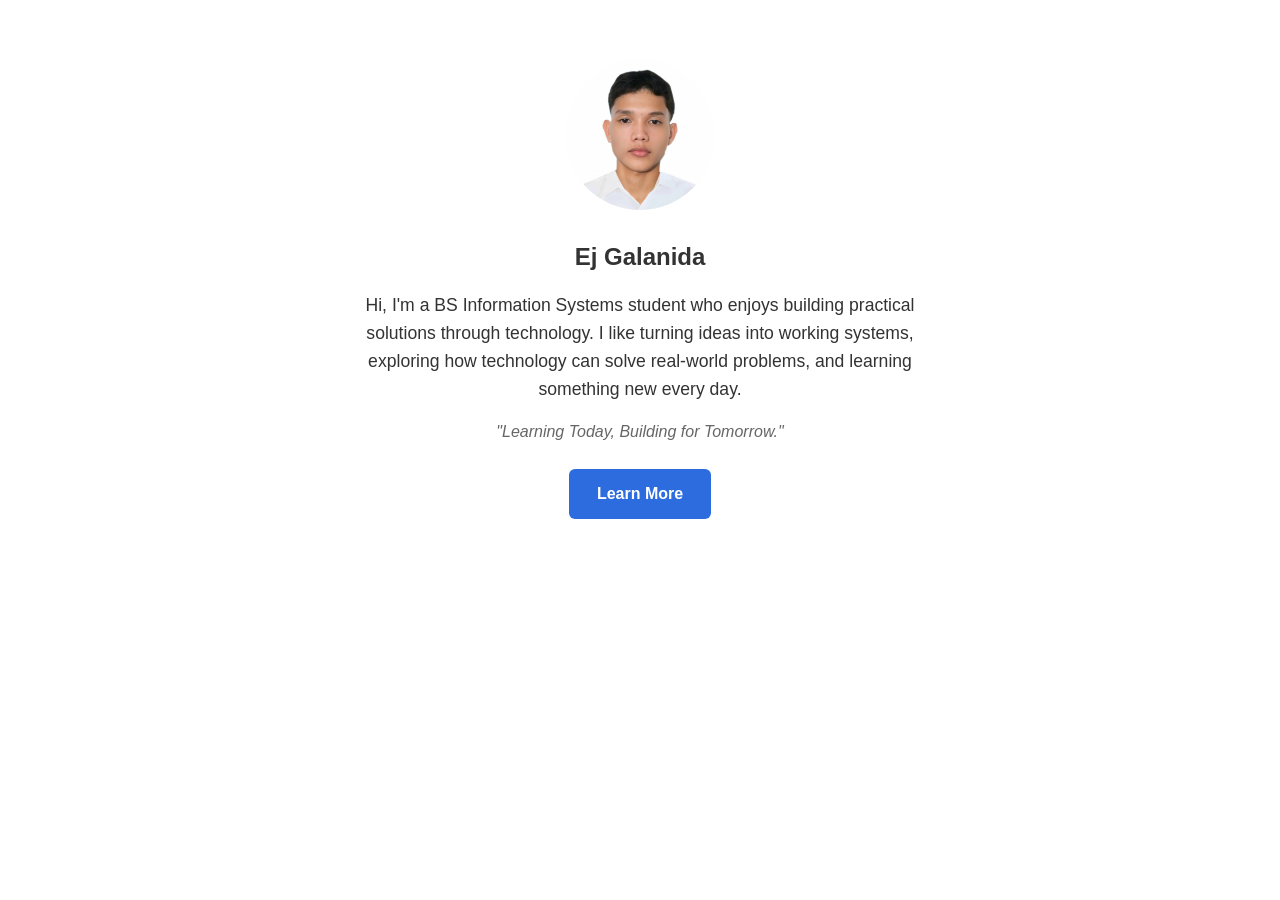
==== index.html @ 926d4831 "Complete Activity 1 - Introduce Yourself" ====
<!DOCTYPE html>
<html lang="en">

<head>
    <meta charset="UTF-8">
    <meta name="viewport" content="width=device-width, initial-scale=1.0">
    <title>My Portfolio</title>
    <link rel="stylesheet" href="style.css">
</head>

<body>

    <section id="intro" class="intro-section">

        <img src="images/Ej.jpg" alt="Photo of Ej Galanida" class="profile-photo">

        <h1>Ej Galanida</h1>

        <p class="intro-text">
            Hi, I'm a BS Information Systems student who enjoys building practical solutions through technology.
            I like turning ideas into working systems, exploring how technology can solve real-world problems,
            and learning something new every day.
        </p>

        <p class="tagline">
            "Learning Today, Building for Tomorrow."
        </p>

        <a href="#about" class="btn">Learn More</a>

    </section>

</body>
</html>
---- style.css ----
/* ---------- Basic reset ---------- */
* {
  margin: 0;
  padding: 0;
  box-sizing: border-box;
}

body {
  font-family: 'Segoe UI', Arial, sans-serif;
  color: #333;
  line-height: 1.6;
}

/* ---------- Intro Section ---------- */
.intro-section {
  max-width: 600px;
  margin: 0 auto;      /* centers the section horizontally */
  padding: 60px 20px;
  text-align: center;
}

.profile-photo {
  width: 150px;
  height: 150px;
  border-radius: 50%;   /* makes it a circle */
  object-fit: cover;    /* keeps the photo from stretching */
  margin-bottom: 20px;
}

.intro-text {
  margin: 15px 0;
  font-size: 1.1rem;
}

.tagline {
  font-style: italic;
  color: #666;
  margin-bottom: 25px;
}

/* ---------- Button ---------- */
.btn {
  display: inline-block;      /* lets us apply padding/width like a box */
  background-color: #2d6cdf;
  color: #fff;
  text-decoration: none;      /* removes the default underline */
  padding: 12px 28px;
  border-radius: 6px;
  font-weight: bold;
  transition: background-color 0.2s ease;
}

.btn:hover {
  background-color: #1e4fa3;
}

/* ---------- About Me / Story Section ---------- */
.story-section {
  max-width: 600px;
  margin: 0 auto;
  padding: 40px 20px;
  border-top: 2px solid #eee;
}

.story-section h2 {
  margin-bottom: 15px;
}

.story-section h3 {
  margin-top: 20px;
  margin-bottom: 8px;
}

.story-section ul {
  margin-left: 20px;
  margin-bottom: 10px;
}

.story-section p,
.story-section li {
  padding: 4px 0;
}

/* ---------- Skills Section ---------- */
.skills-section {
  max-width: 900px;
  margin: 0 auto;
  padding: 40px 20px;
  border-top: 2px solid #eee;
  text-align: center;
}

.skills-section h2 {
  margin-bottom: 25px;
}

.skills-grid {
  display: grid;
  grid-template-columns: repeat(auto-fit, minmax(180px, 1fr));
  gap: 20px;
}

.skill-card {
  background-color: #f9f9f9;
  border: 1px solid #e0e0e0;
  border-radius: 10px;
  padding: 20px;
  text-align: left;
  transition: transform 0.2s ease, box-shadow 0.2s ease;
}

.skill-card:hover {
  transform: translateY(-4px);
  box-shadow: 0 6px 14px rgba(0, 0, 0, 0.08);
}

.skill-card h3 {
  margin-bottom: 8px;
}
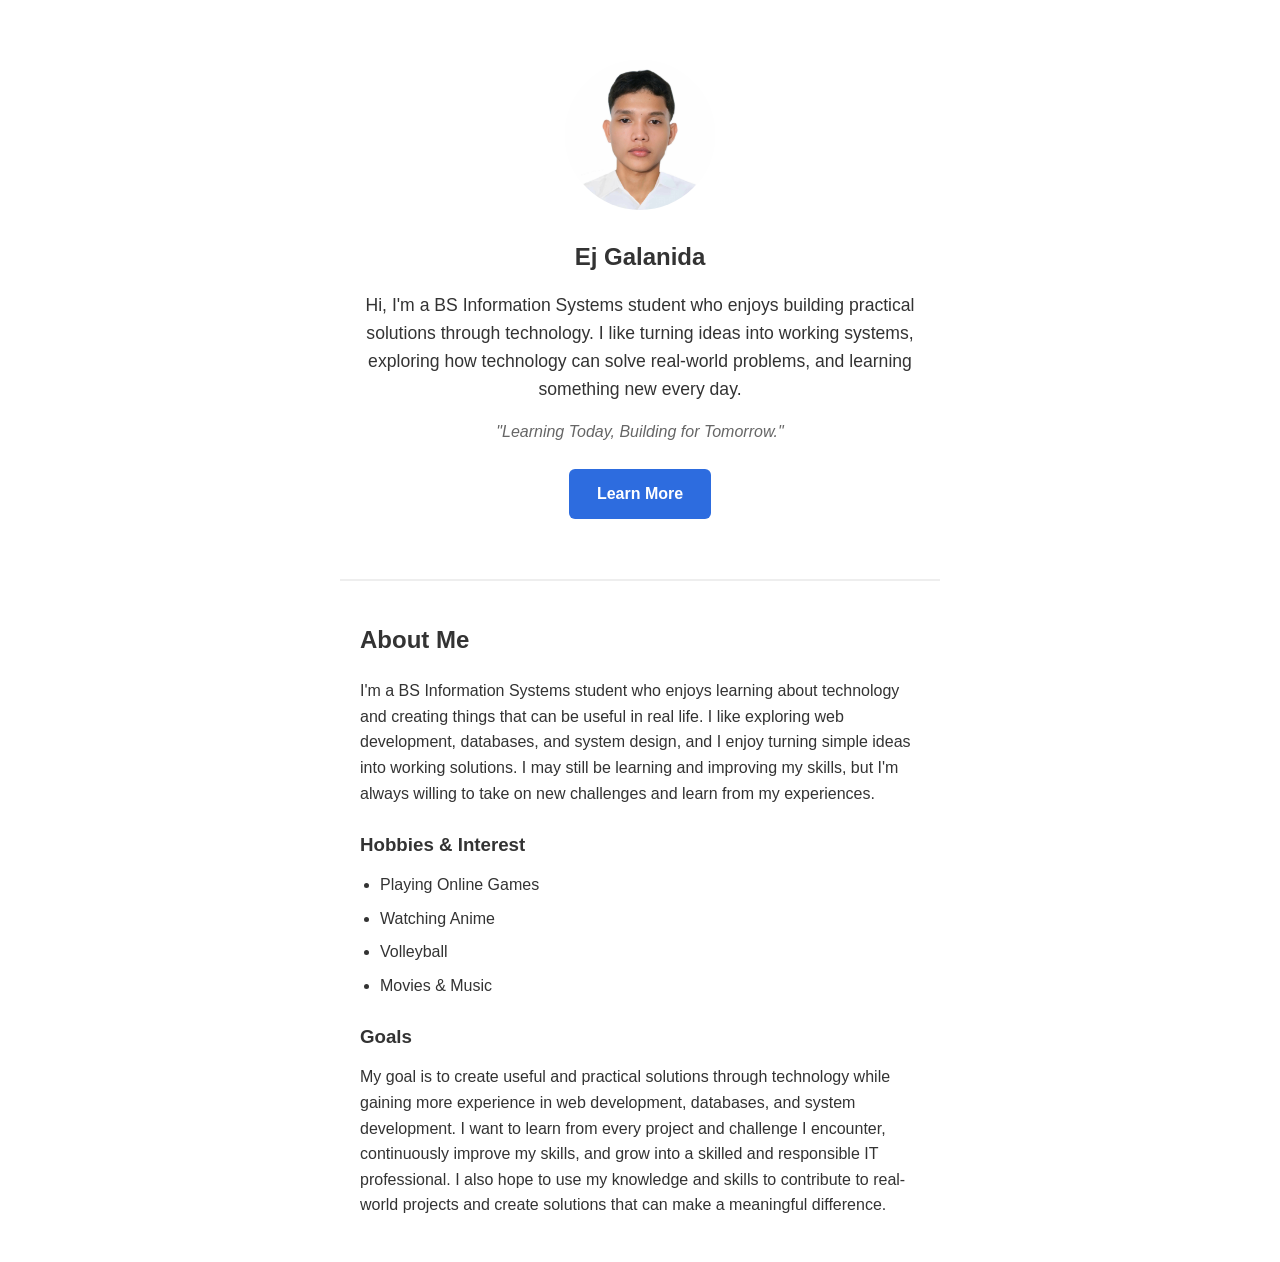
==== commit 9bf57ca6: "Complete Activity 2 - Tell Your Story" ====
--- a/index.html
+++ b/index.html
@@ -10,6 +10,7 @@
 
 <body>
 
+    <!-- Activity 1: Introduce Yourself -->
     <section id="intro" class="intro-section">
 
         <img src="images/Ej.jpg" alt="Photo of Ej Galanida" class="profile-photo">
@@ -30,5 +31,39 @@
 
     </section>
 
+
+    <!-- Activity 2: Tell Your Story -->
+    <section id="about" class="story-section">
+
+        <h2>About Me</h2>
+
+        <p>
+            I'm a BS Information Systems student who enjoys learning about technology and creating things that
+            can be useful in real life. I like exploring web development, databases, and system design, and I enjoy
+            turning simple ideas into working solutions. I may still be learning and improving my skills, but I'm
+            always willing to take on new challenges and learn from my experiences.
+        </p>
+
+        <h3>Hobbies & Interest</h3>
+
+        <ul>
+            <li>Playing Online Games</li>
+            <li>Watching Anime</li>
+            <li>Volleyball</li>
+            <li>Movies & Music</li>
+        </ul>
+
+        <h3>Goals</h3>
+
+        <p>
+            My goal is to create useful and practical solutions through technology while gaining more experience
+            in web development, databases, and system development. I want to learn from every project and
+            challenge I encounter, continuously improve my skills, and grow into a skilled and responsible IT
+            professional. I also hope to use my knowledge and skills to contribute to real-world projects and create
+            solutions that can make a meaningful difference.
+        </p>
+
+    </section>
+
 </body>
 </html>
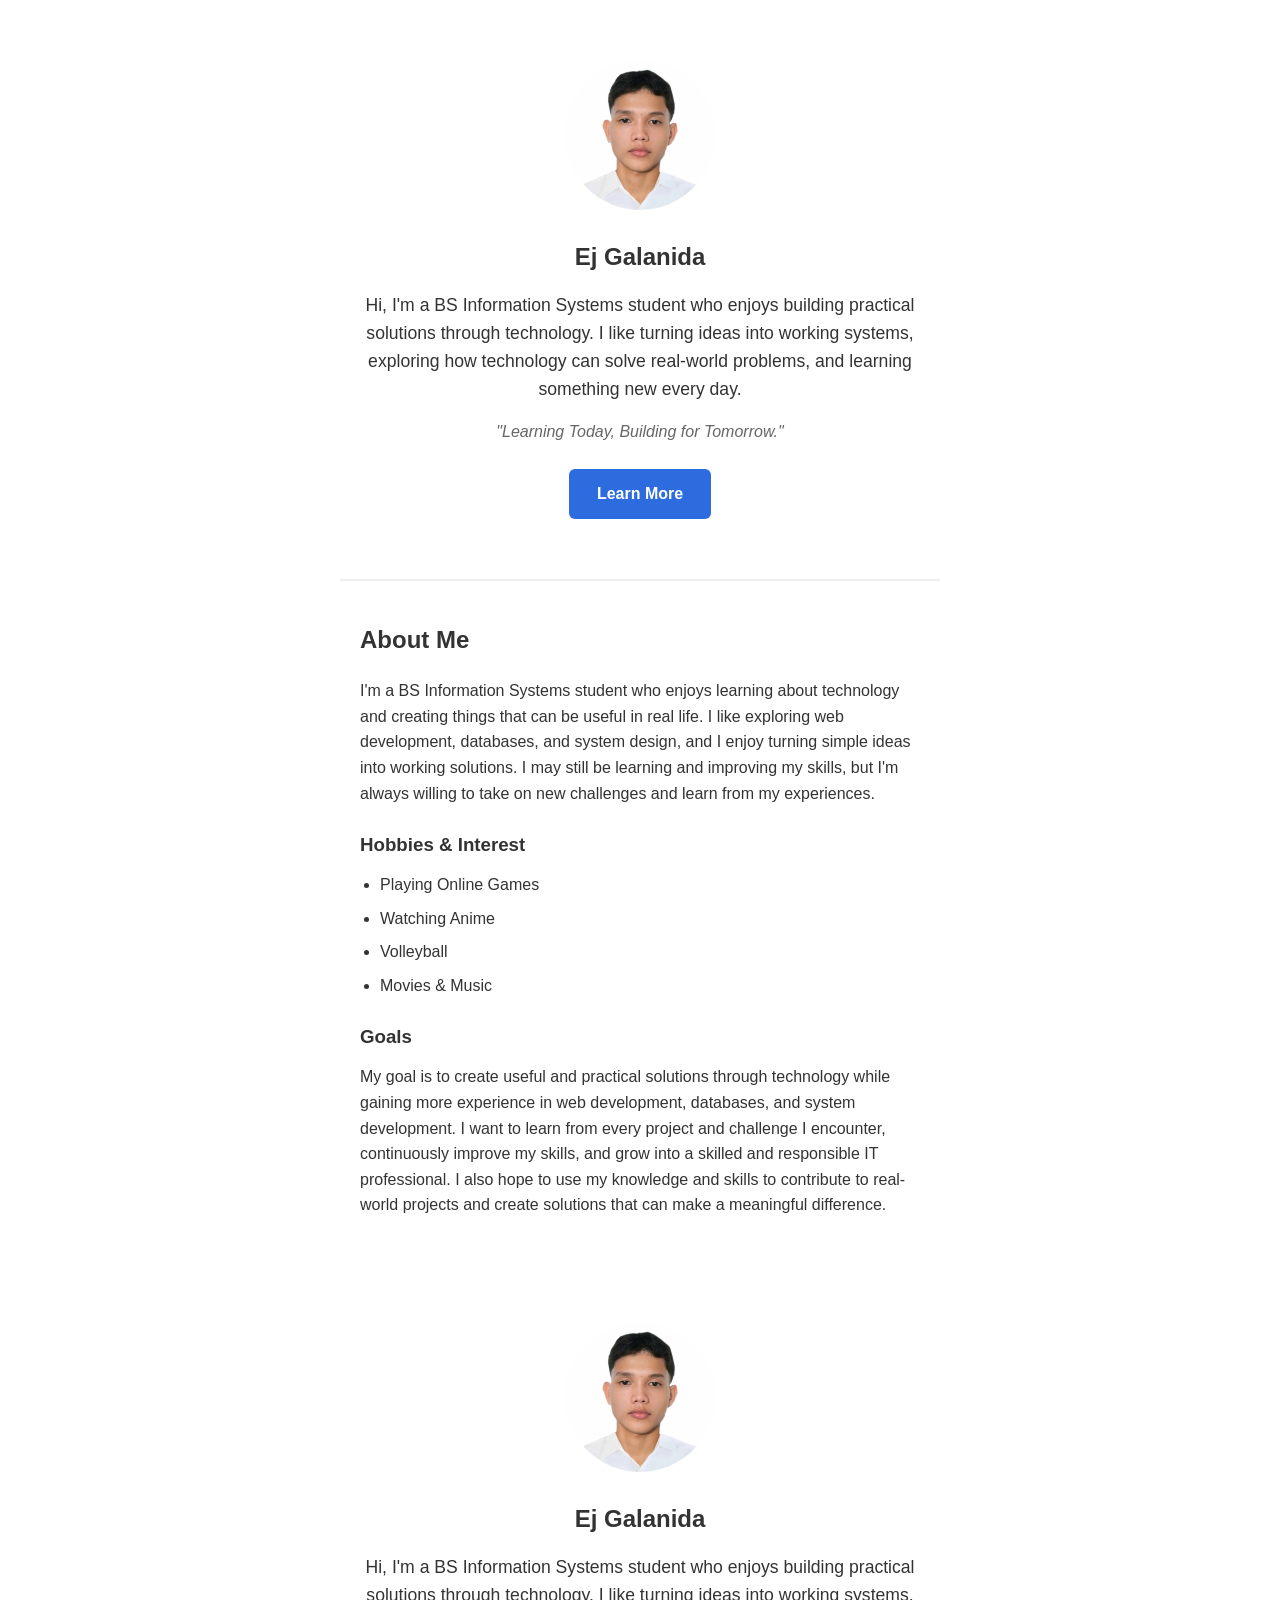
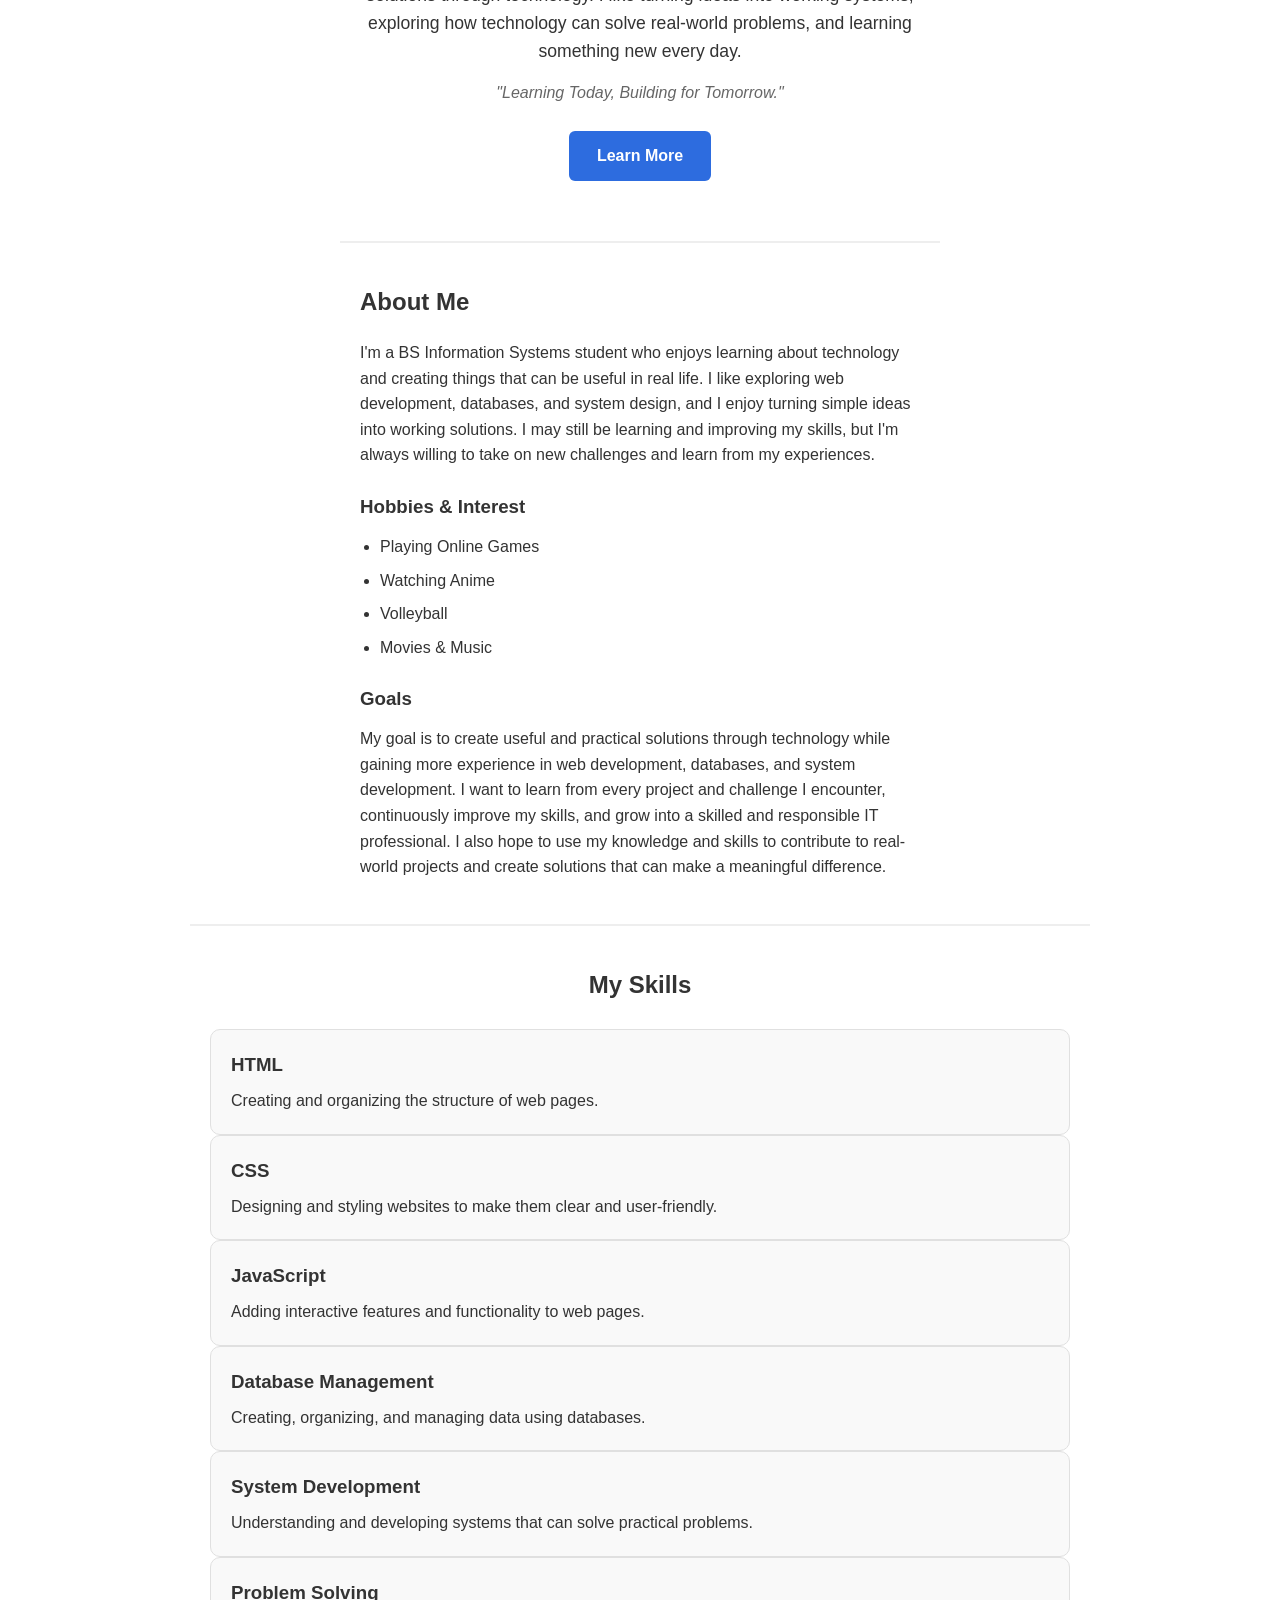
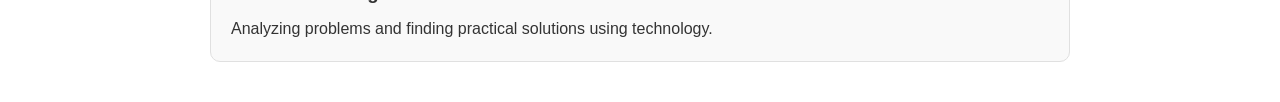
==== commit a7b810f5: "Complete Activity 3 - Show Your Skills" ====
--- a/index.html
+++ b/index.html
@@ -1,3 +1,69 @@
+<!DOCTYPE html>
+<html lang="en">
+
+<head>
+    <meta charset="UTF-8">
+    <meta name="viewport" content="width=device-width, initial-scale=1.0">
+    <title>My Portfolio</title>
+    <link rel="stylesheet" href="style.css">
+</head>
+
+<body>
+
+    <!-- Activity 1: Introduce Yourself -->
+    <section id="intro" class="intro-section">
+
+        <img src="images/Ej.jpg" alt="Photo of Ej Galanida" class="profile-photo">
+
+        <h1>Ej Galanida</h1>
+
+        <p class="intro-text">
+            Hi, I'm a BS Information Systems student who enjoys building practical solutions through technology.
+            I like turning ideas into working systems, exploring how technology can solve real-world problems,
+            and learning something new every day.
+        </p>
+
+        <p class="tagline">
+            "Learning Today, Building for Tomorrow."
+        </p>
+
+        <a href="#about" class="btn">Learn More</a>
+
+    </section>
+
+
+    <!-- Activity 2: Tell Your Story -->
+    <section id="about" class="story-section">
+
+        <h2>About Me</h2>
+
+        <p>
+            I'm a BS Information Systems student who enjoys learning about technology and creating things that
+            can be useful in real life. I like exploring web development, databases, and system design, and I enjoy
+            turning simple ideas into working solutions. I may still be learning and improving my skills, but I'm
+            always willing to take on new challenges and learn from my experiences.
+        </p>
+
+        <h3>Hobbies & Interest</h3>
+
+        <ul>
+            <li>Playing Online Games</li>
+            <li>Watching Anime</li>
+            <li>Volleyball</li>
+            <li>Movies & Music</li>
+        </ul>
+
+        <h3>Goals</h3>
+
+        <p>
+            My goal is to create useful and practical solutions through technology while gaining more experience
+            in web development, databases, and system development. I want to learn from every project and
+            challenge I encounter, continuously improve my skills, and grow into a skilled and responsible IT
+            professional. I also hope to use my knowledge and skills to contribute to real-world projects and create
+            solutions that can make a meaningful difference.
+        </p>
+
+    </section>
 <!DOCTYPE html>
 <html lang="en">
 
@@ -65,5 +131,48 @@
 
     </section>
 
+    
+    <!-- Activity 3: Show Your Skills -->
+<section id="skills" class="skills-section">
+
+    <h2>My Skills</h2>
+
+    <div class="skills-container">
+
+        <div class="skill-card">
+            <h3>HTML</h3>
+            <p>Creating and organizing the structure of web pages.</p>
+        </div>
+
+        <div class="skill-card">
+            <h3>CSS</h3>
+            <p>Designing and styling websites to make them clear and user-friendly.</p>
+        </div>
+
+        <div class="skill-card">
+            <h3>JavaScript</h3>
+            <p>Adding interactive features and functionality to web pages.</p>
+        </div>
+
+        <div class="skill-card">
+            <h3>Database Management</h3>
+            <p>Creating, organizing, and managing data using databases.</p>
+        </div>
+
+        <div class="skill-card">
+            <h3>System Development</h3>
+            <p>Understanding and developing systems that can solve practical problems.</p>
+        </div>
+
+        <div class="skill-card">
+            <h3>Problem Solving</h3>
+            <p>Analyzing problems and finding practical solutions using technology.</p>
+        </div>
+
+    </div>
+
+</section>
+</body>
+</html>
 </body>
 </html>
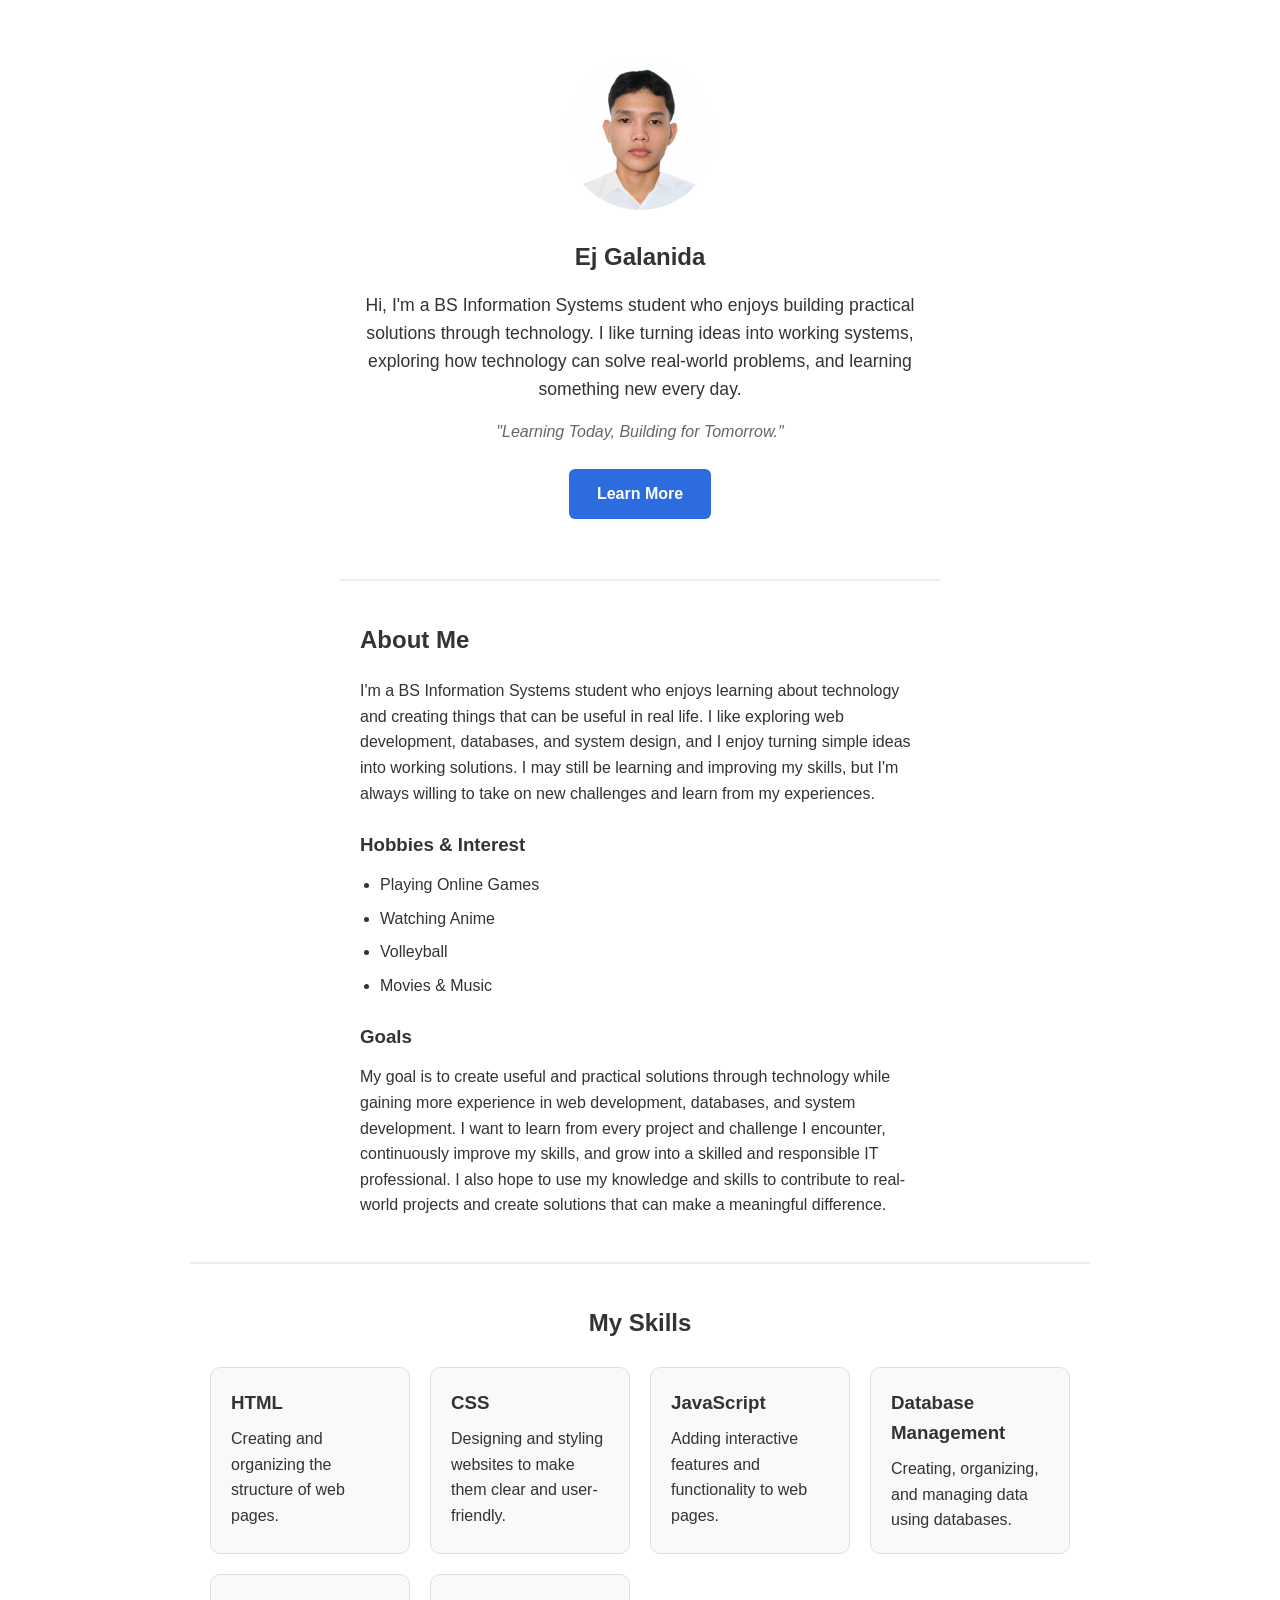
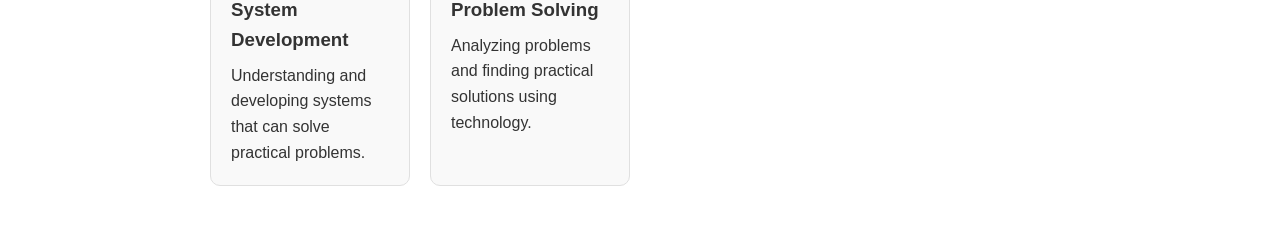
==== commit b5a9c2a1: "Fix Activity 3 layout" ====
--- a/index.html
+++ b/index.html
@@ -1,69 +1,3 @@
-<!DOCTYPE html>
-<html lang="en">
-
-<head>
-    <meta charset="UTF-8">
-    <meta name="viewport" content="width=device-width, initial-scale=1.0">
-    <title>My Portfolio</title>
-    <link rel="stylesheet" href="style.css">
-</head>
-
-<body>
-
-    <!-- Activity 1: Introduce Yourself -->
-    <section id="intro" class="intro-section">
-
-        <img src="images/Ej.jpg" alt="Photo of Ej Galanida" class="profile-photo">
-
-        <h1>Ej Galanida</h1>
-
-        <p class="intro-text">
-            Hi, I'm a BS Information Systems student who enjoys building practical solutions through technology.
-            I like turning ideas into working systems, exploring how technology can solve real-world problems,
-            and learning something new every day.
-        </p>
-
-        <p class="tagline">
-            "Learning Today, Building for Tomorrow."
-        </p>
-
-        <a href="#about" class="btn">Learn More</a>
-
-    </section>
-
-
-    <!-- Activity 2: Tell Your Story -->
-    <section id="about" class="story-section">
-
-        <h2>About Me</h2>
-
-        <p>
-            I'm a BS Information Systems student who enjoys learning about technology and creating things that
-            can be useful in real life. I like exploring web development, databases, and system design, and I enjoy
-            turning simple ideas into working solutions. I may still be learning and improving my skills, but I'm
-            always willing to take on new challenges and learn from my experiences.
-        </p>
-
-        <h3>Hobbies & Interest</h3>
-
-        <ul>
-            <li>Playing Online Games</li>
-            <li>Watching Anime</li>
-            <li>Volleyball</li>
-            <li>Movies & Music</li>
-        </ul>
-
-        <h3>Goals</h3>
-
-        <p>
-            My goal is to create useful and practical solutions through technology while gaining more experience
-            in web development, databases, and system development. I want to learn from every project and
-            challenge I encounter, continuously improve my skills, and grow into a skilled and responsible IT
-            professional. I also hope to use my knowledge and skills to contribute to real-world projects and create
-            solutions that can make a meaningful difference.
-        </p>
-
-    </section>
 <!DOCTYPE html>
 <html lang="en">
 
@@ -131,13 +65,14 @@
 
     </section>
 
+
     
-    <!-- Activity 3: Show Your Skills -->
+<!-- Activity 3: Show Your Skills -->
 <section id="skills" class="skills-section">
 
     <h2>My Skills</h2>
 
-    <div class="skills-container">
+    <div class="skills-grid">
 
         <div class="skill-card">
             <h3>HTML</h3>
@@ -171,8 +106,8 @@
 
     </div>
 
+
+
 </section>
 </body>
-</html>
-</body>
 </html>
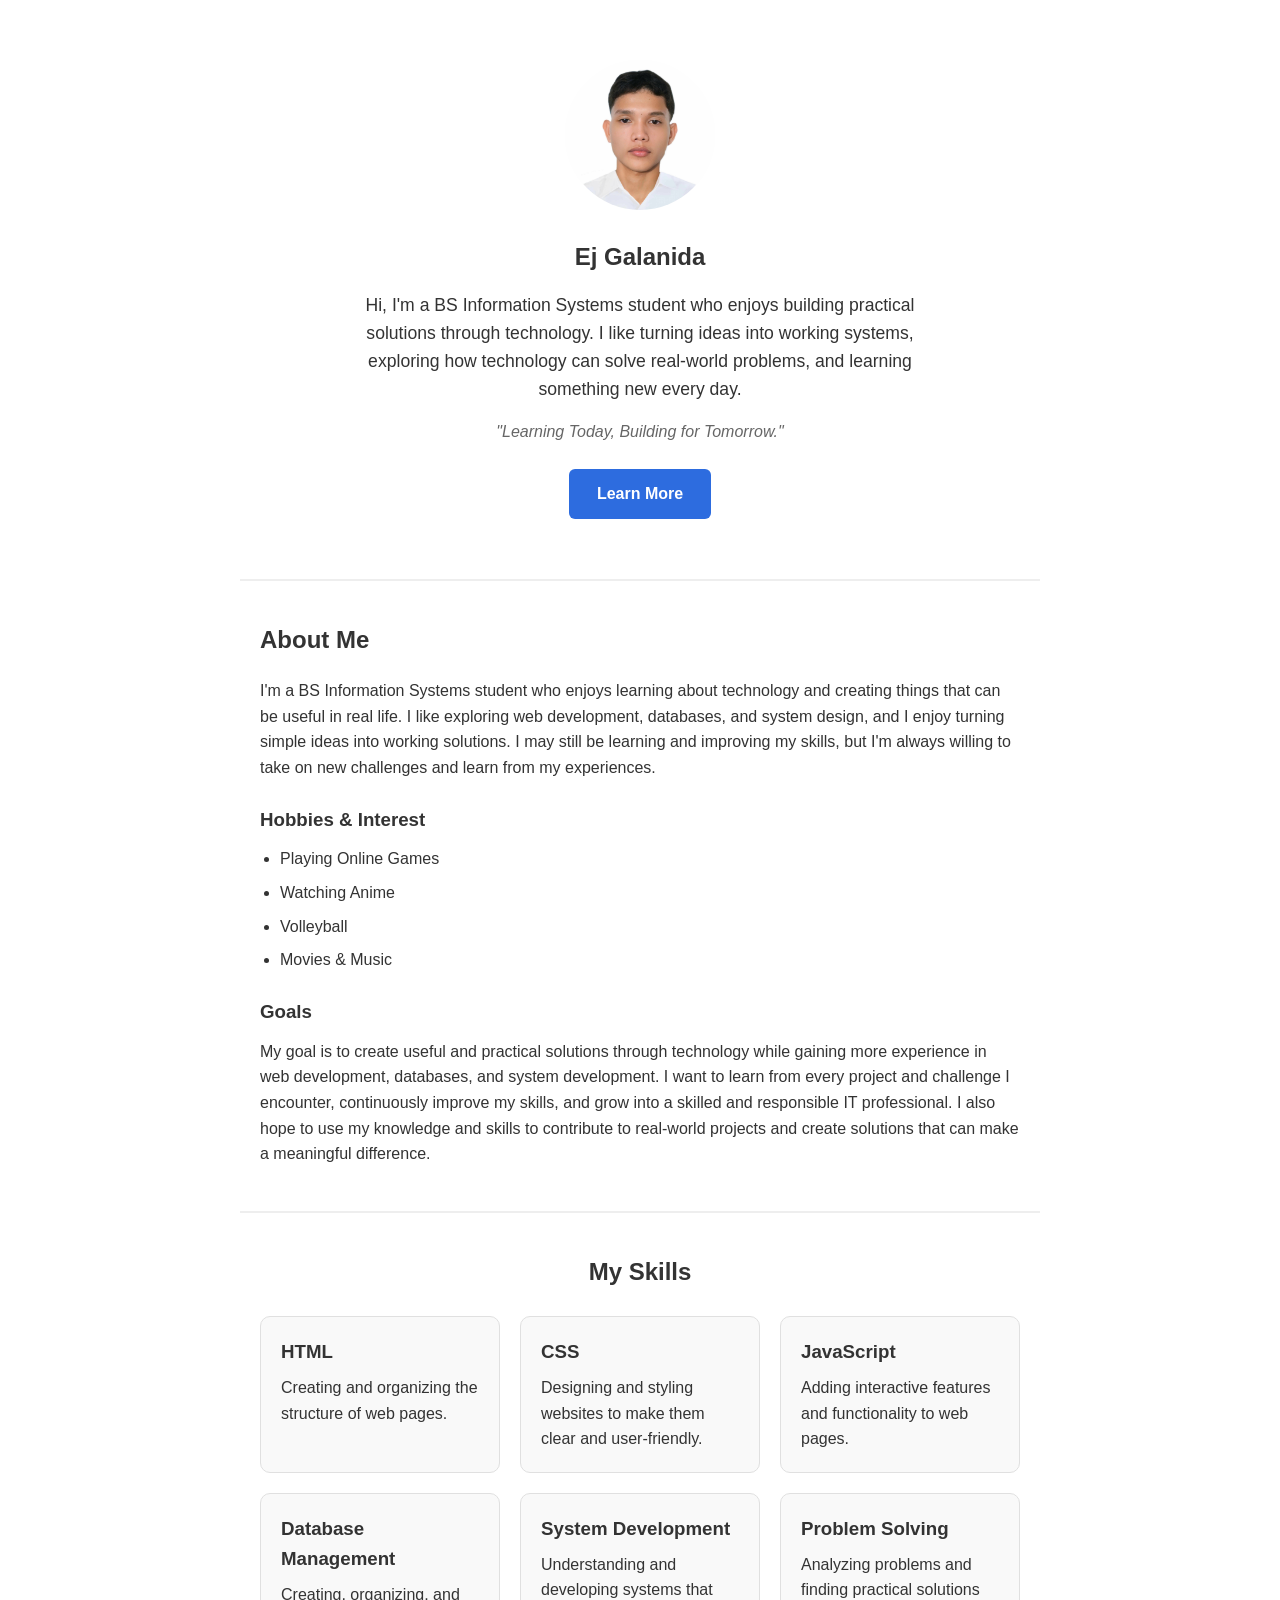
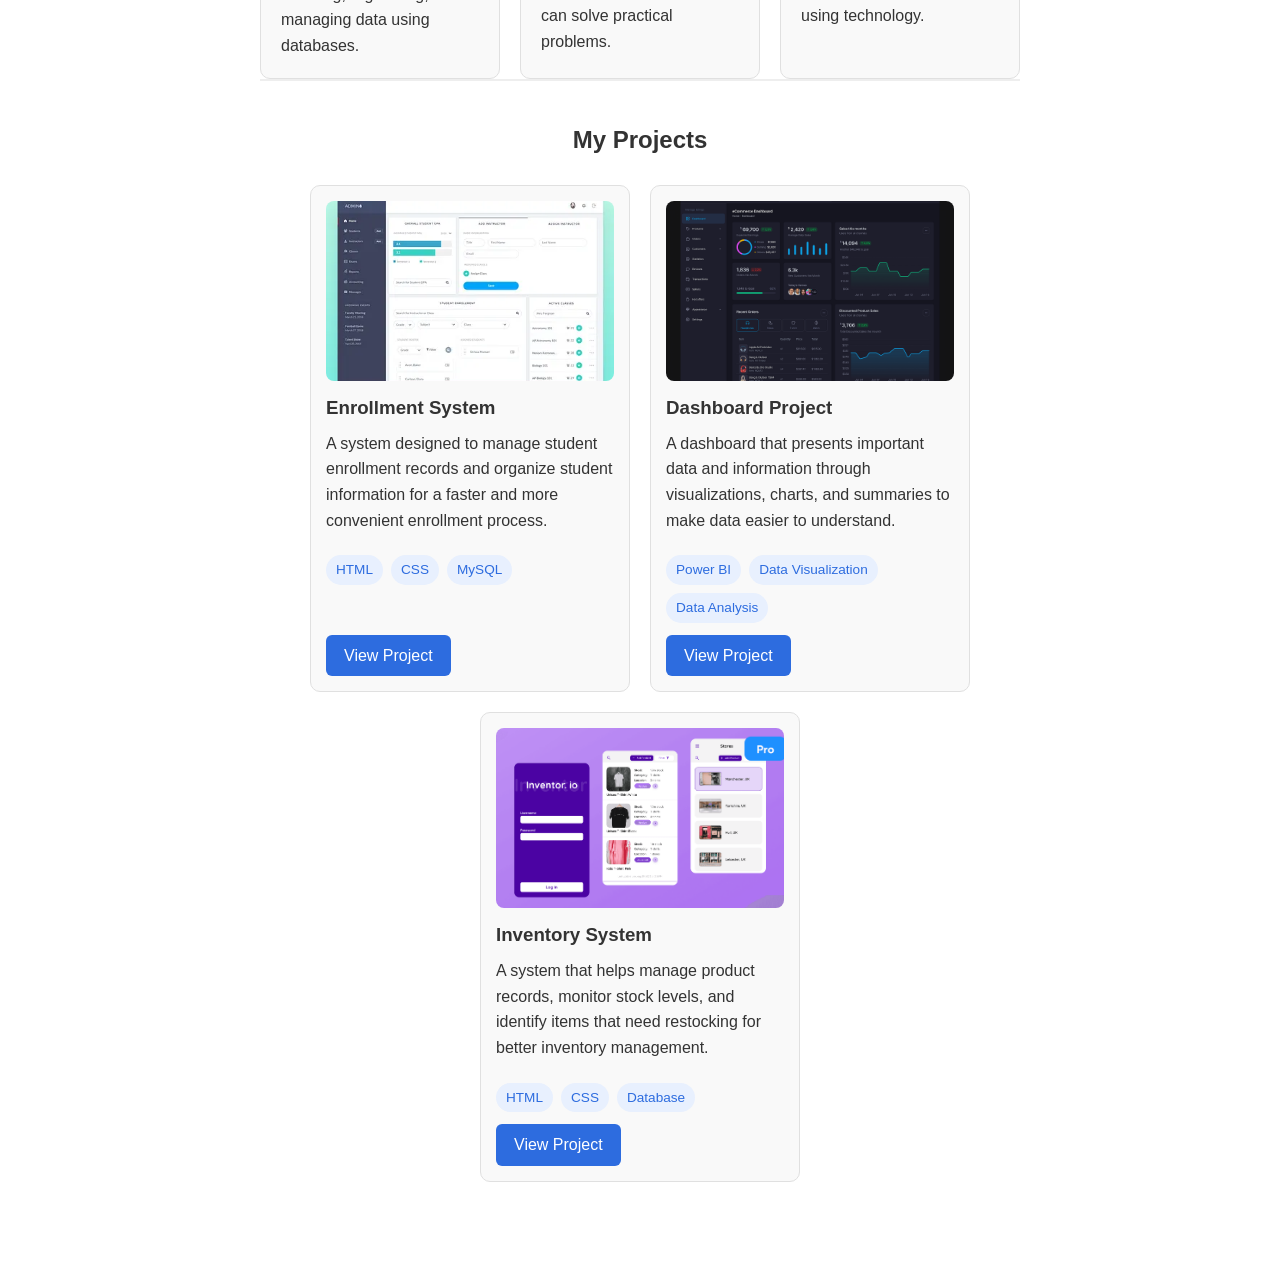
==== commit 2d69e7f5: "Add project showcase cards" ====
--- a/index.html
+++ b/index.html
@@ -13,10 +13,12 @@
     <!-- Activity 1: Introduce Yourself -->
     <section id="intro" class="intro-section">
 
+    <div class="profile-container">
         <img src="images/Ej.jpg" alt="Photo of Ej Galanida" class="profile-photo">
-
         <h1>Ej Galanida</h1>
-
+        </div>
+
+        <div class="intro-content">
         <p class="intro-text">
             Hi, I'm a BS Information Systems student who enjoys building practical solutions through technology.
             I like turning ideas into working systems, exploring how technology can solve real-world problems,
@@ -28,7 +30,7 @@
         </p>
 
         <a href="#about" class="btn">Learn More</a>
-
+        </div>
     </section>
 
 
@@ -44,6 +46,9 @@
             always willing to take on new challenges and learn from my experiences.
         </p>
 
+    <div class="HG-grid">
+
+        <div class="hobbies">
         <h3>Hobbies & Interest</h3>
 
         <ul>
@@ -52,7 +57,9 @@
             <li>Volleyball</li>
             <li>Movies & Music</li>
         </ul>
-
+        </div>
+
+        <div class="goals">
         <h3>Goals</h3>
 
         <p>
@@ -62,7 +69,8 @@
             professional. I also hope to use my knowledge and skills to contribute to real-world projects and create
             solutions that can make a meaningful difference.
         </p>
-
+        </div>
+        </div>
     </section>
 
 
@@ -106,6 +114,94 @@
 
     </div>
 
+        <!-- Activity 4: Show Your Projects -->
+<section id="projects" class="projects-section">
+
+    <h2>My Projects</h2>
+
+    <div class="projects-container">
+
+        <!-- Project 1: Enrollment System -->
+        <div class="project-card">
+            <img src="images/Project1.webp"
+                 alt="Screenshot of Enrollment System"
+                 class="project-image">
+
+            <h3>Enrollment System</h3>
+
+            <p>
+                A system designed to manage student enrollment records and
+                organize student information for a faster and more convenient
+                enrollment process.
+            </p>
+
+            <ul class="tech-list">
+                <li>HTML</li>
+                <li>CSS</li>
+                <li>MySQL</li>
+            </ul>
+
+            <a href="images/Project1.webp" 
+                class="project-link"
+                target="_blank">View Project
+            </a>
+        </div>
+
+
+        <!-- Project 2: Dashboard Project -->
+        <div class="project-card">
+            <img src="images/Project2.png"
+                 alt="Screenshot of Dashboard Project"
+                 class="project-image">
+
+            <h3>Dashboard Project</h3>
+
+            <p>
+                A dashboard that presents important data and information
+                through visualizations, charts, and summaries to make data
+                easier to understand.
+            </p>
+
+            <ul class="tech-list">
+                <li>Power BI</li>
+                <li>Data Visualization</li>
+                <li>Data Analysis</li>
+            </ul>
+
+            <a href="images/Project2.png" 
+                class="project-link"
+                target="_blank">View Project
+            </a>
+        </div>
+
+
+        <!-- Project 3: Inventory System -->
+        <div class="project-card">
+            <img src="images/Project3.png"
+                 alt="Screenshot of Inventory System"
+                 class="project-image">
+
+            <h3>Inventory System</h3>
+
+            <p>
+                A system that helps manage product records, monitor stock
+                levels, and identify items that need restocking for better
+                inventory management.
+            </p>
+
+            <ul class="tech-list">
+                <li>HTML</li>
+                <li>CSS</li>
+                <li>Database</li>
+            </ul>
+
+            <a href="images/Project3.png" 
+                class="project-link"
+                target="_blank">View Project
+            </a>
+        </div>
+ 
+    </div>
 
 
 </section>
--- a/style.css
+++ b/style.css
@@ -14,7 +14,7 @@
 /* ---------- Intro Section ---------- */
 .intro-section {
   max-width: 600px;
-  margin: 0 auto;      /* centers the section horizontally */
+  margin: 0 auto;     
   padding: 60px 20px;
   text-align: center;
 }
@@ -22,14 +22,14 @@
 .profile-photo {
   width: 150px;
   height: 150px;
-  border-radius: 50%;   /* makes it a circle */
-  object-fit: cover;    /* keeps the photo from stretching */
-  margin-bottom: 20px;
+  border-radius: 50%;   
+  object-fit: cover;    
+  margin-bottom: 20px;  
 }
 
 .intro-text {
   margin: 15px 0;
-  font-size: 1.1rem;
+  font-size: 1.1rem; 
 }
 
 .tagline {
@@ -40,23 +40,19 @@
 
 /* ---------- Button ---------- */
 .btn {
-  display: inline-block;      /* lets us apply padding/width like a box */
+  display: inline-block;      
   background-color: #2d6cdf;
   color: #fff;
-  text-decoration: none;      /* removes the default underline */
+  text-decoration: none;      
   padding: 12px 28px;
   border-radius: 6px;
-  font-weight: bold;
-  transition: background-color 0.2s ease;
+  font-weight: bold; 
 }
 
-.btn:hover {
-  background-color: #1e4fa3;
-}
 
 /* ---------- About Me / Story Section ---------- */
 .story-section {
-  max-width: 600px;
+  max-width: 800px;
   margin: 0 auto;
   padding: 40px 20px;
   border-top: 2px solid #eee;
@@ -83,7 +79,7 @@
 
 /* ---------- Skills Section ---------- */
 .skills-section {
-  max-width: 900px;
+  max-width: 800px;
   margin: 0 auto;
   padding: 40px 20px;
   border-top: 2px solid #eee;
@@ -97,7 +93,8 @@
 .skills-grid {
   display: grid;
   grid-template-columns: repeat(auto-fit, minmax(180px, 1fr));
-  gap: 20px;
+  gap: 20px; /*spaces of grid */  
+
 }
 
 .skill-card {
@@ -106,14 +103,86 @@
   border-radius: 10px;
   padding: 20px;
   text-align: left;
-  transition: transform 0.2s ease, box-shadow 0.2s ease;
-}
-
-.skill-card:hover {
-  transform: translateY(-4px);
-  box-shadow: 0 6px 14px rgba(0, 0, 0, 0.08);
 }
 
 .skill-card h3 {
   margin-bottom: 8px;
-}+}
+
+/* ---------- Projects Section ---------- */
+.projects-section {
+  max-width: 1000px;
+  margin: 0 auto;
+  padding: 40px 20px;
+  border-top: 2px solid #eee;
+  text-align: center;
+}
+
+.projects-section h2 {
+  margin-bottom: 25px;
+}
+
+/* Flexbox container: puts the cards in a row and wraps them when space runs out */
+.projects-container {
+  display: flex;
+  flex-wrap: wrap;
+  gap: 20px;
+  justify-content: center;
+}
+
+/* One reusable style for every project */
+.project-card {
+  flex: 1 1 280px;
+  max-width: 320px;
+  display: flex;
+  flex-direction: column;
+  background-color: #f9f9f9;
+  border: 1px solid #e0e0e0;
+  border-radius: 10px;
+  padding: 15px;
+  text-align: left;
+}
+
+.project-image {
+  width: 100%;
+  height: 180px;
+  object-fit: cover;
+  border-radius: 8px;
+  margin-bottom: 12px;
+}
+
+.project-card h3 {
+  margin-bottom: 8px;
+}
+.project-card p {
+  margin-bottom: 10px;
+}
+
+/* Technology tags */
+.tech-list {
+  list-style: none;
+  display: flex;
+  flex-wrap: wrap;
+  gap: 8px;
+  margin: 12px 0;
+}
+
+.tech-list li {
+  background-color: #e8f0fe;
+  color: #2d6cdf;
+  padding: 4px 10px;
+  border-radius: 20px;
+  font-size: 0.85rem;
+}
+
+/* Keep the project link below the card content */
+.project-link {
+  display: inline-block;
+  align-self: flex-start;
+  margin-top: auto;
+  background-color: #2d6cdf;
+  color: #fff;
+  text-decoration: none;
+  padding: 8px 18px;
+  border-radius: 6px;
+}
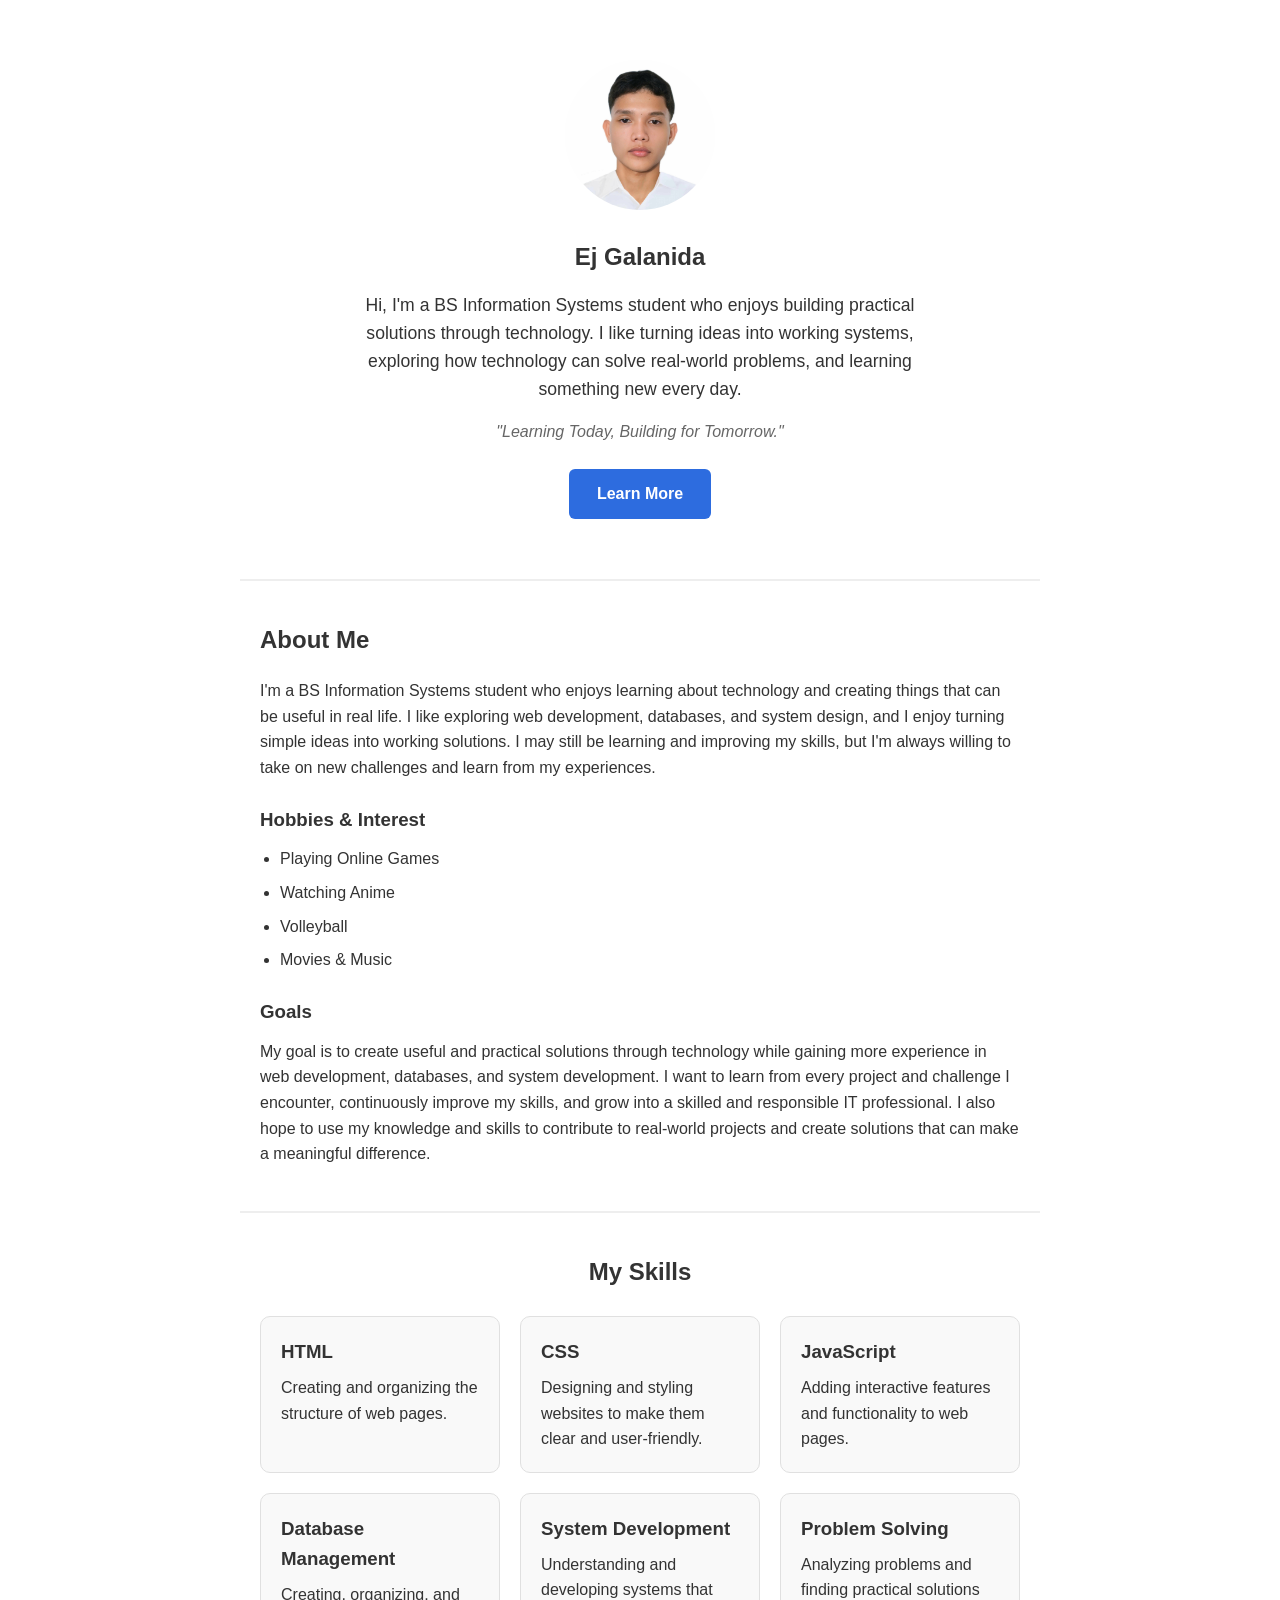
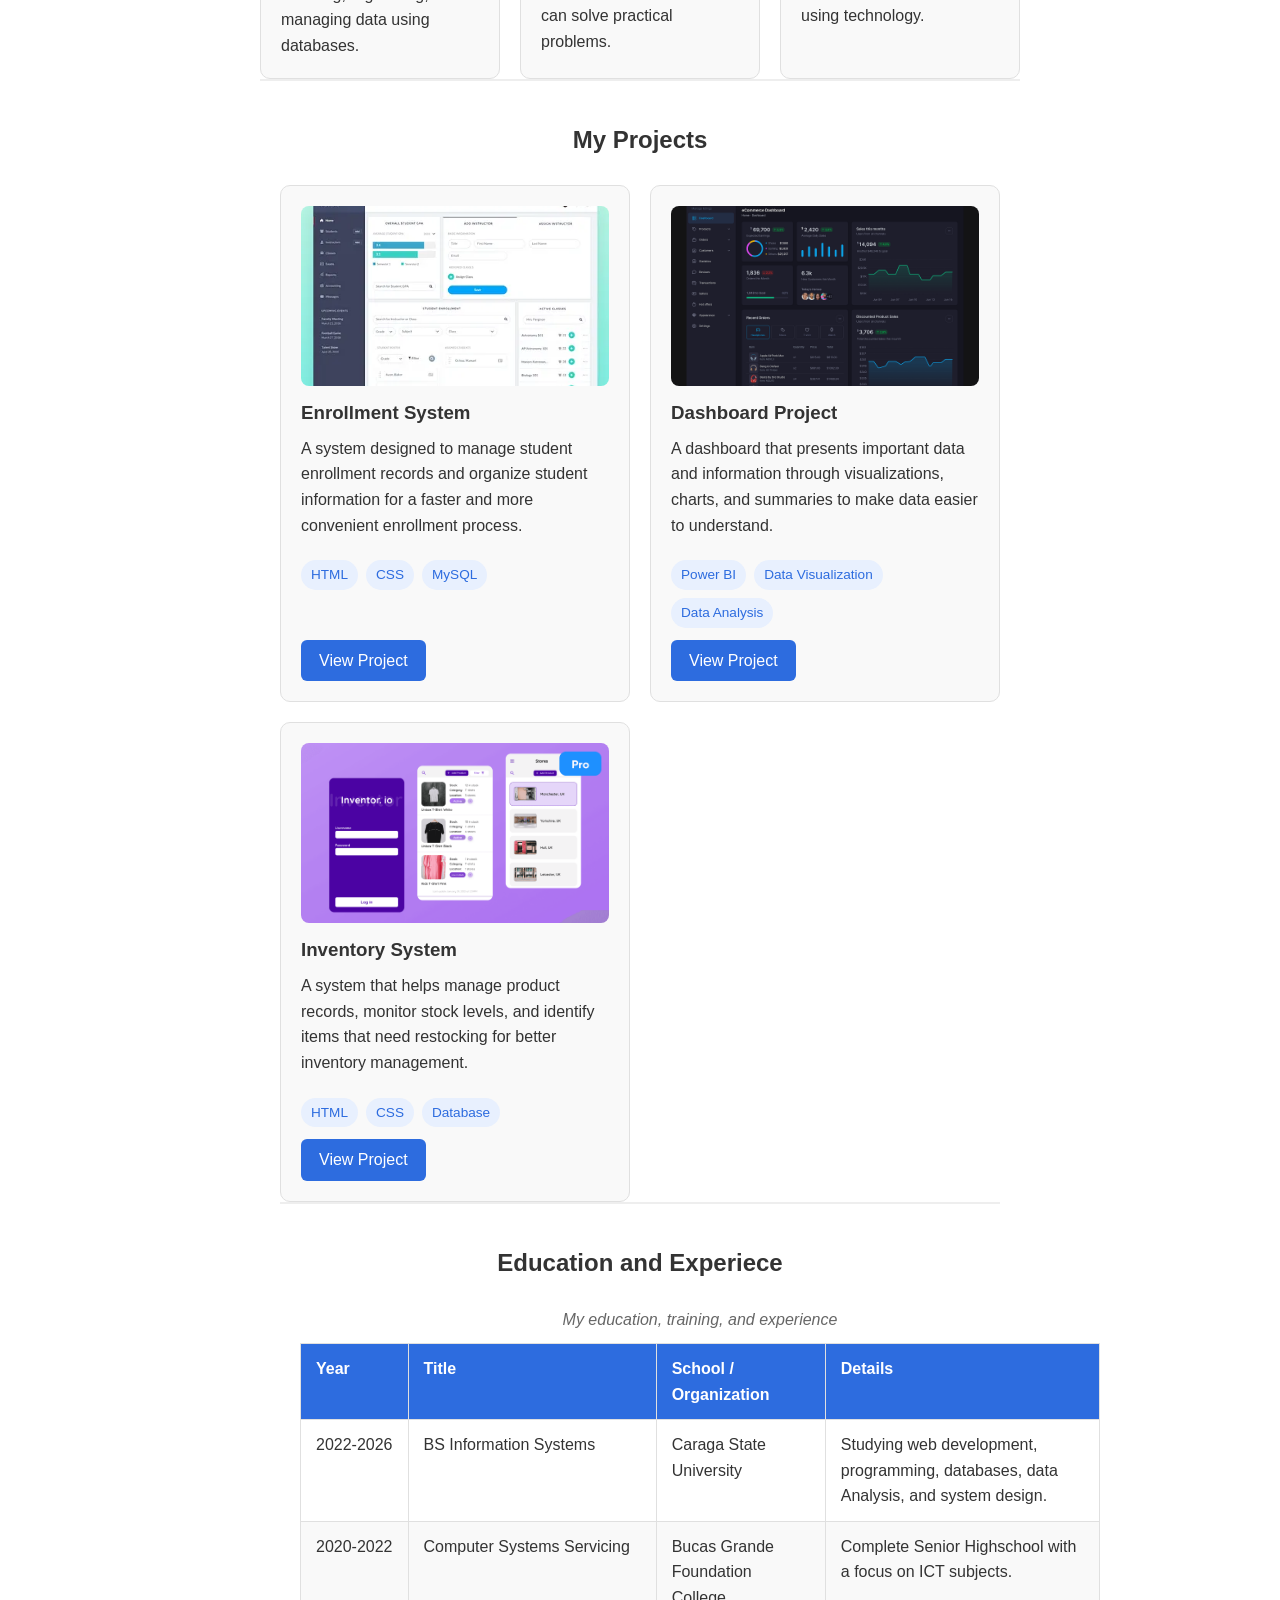
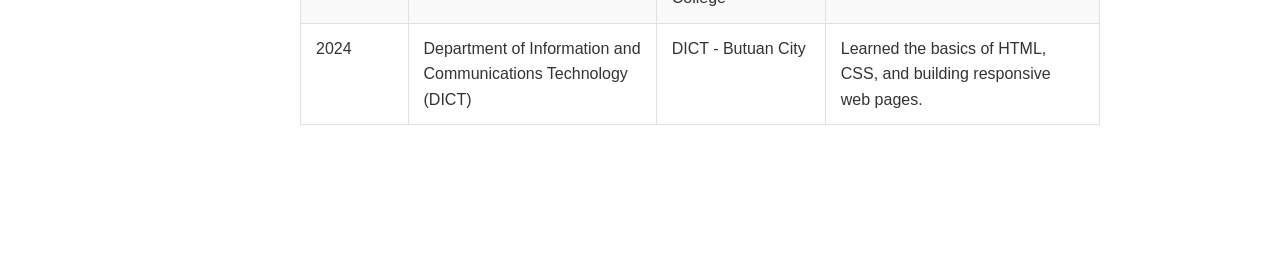
==== commit 196b3f01: "Add education and experience section" ====
--- a/index.html
+++ b/index.html
@@ -114,6 +114,8 @@
 
     </div>
 
+
+
         <!-- Activity 4: Show Your Projects -->
 <section id="projects" class="projects-section">
 
@@ -204,6 +206,53 @@
     </div>
 
 
+
+    <!-- Activity 5: Education and Background -->
+     <section id="experience" class="experience-section">
+
+        <h2>Education and Experiece</h2>
+
+        <div class="table">
+            <table class="experience-table">
+                <caption> My education, training, and experience</caption>
+
+                <thead>
+                <tr>
+                    <th scope="col">Year</th>
+                    <th scope="col">Title</th>
+                    <th scope="col">School / Organization</th>
+                    <th scope="col">Details</th>
+                </tr>
+                </thead>
+
+                <tbody>
+                    <tr>
+                        <td>2022-2026</td>
+                        <td>BS Information Systems</td>
+                        <td>Caraga State University</td>
+                        <td>Studying web development, programming, databases, data Analysis, and system design.</td>
+                    </tr>
+
+                    <tr>
+                        <td>2020-2022</td>
+                        <td>Computer Systems Servicing</td>
+                        <td>Bucas Grande Foundation College</td>
+                        <td>Complete Senior Highschool with a focus on ICT subjects.</td>
+                    </tr>
+
+                    <tr>
+                        <td>2024</td>
+                        <td>Department of Information and Communications Technology (DICT)</td>
+                        <td>DICT - Butuan City</td>
+                        <td>Learned the basics of HTML, CSS, and building responsive web pages.</td>
+                    </tr>
+                </tbody>
+            </table>
+        </div>
+     </section>
+
+
+
 </section>
 </body>
 </html>
--- a/style.css
+++ b/style.css
@@ -111,7 +111,7 @@
 
 /* ---------- Projects Section ---------- */
 .projects-section {
-  max-width: 1000px;
+  max-width: 1100px;
   margin: 0 auto;
   padding: 40px 20px;
   border-top: 2px solid #eee;
@@ -124,22 +124,20 @@
 
 /* Flexbox container: puts the cards in a row and wraps them when space runs out */
 .projects-container {
-  display: flex;
-  flex-wrap: wrap;
+  display: grid;
+  grid-template-columns: repeat(auto-fit, minmax(280px, 1fr)); /* fit cards in a row, equally stretch to fill space, but never shrink smaller.*/
   gap: 20px;
   justify-content: center;
 }
 
 /* One reusable style for every project */
 .project-card {
-  flex: 1 1 280px;
-  max-width: 320px;
   display: flex;
   flex-direction: column;
   background-color: #f9f9f9;
   border: 1px solid #e0e0e0;
   border-radius: 10px;
-  padding: 15px;
+  padding: 20px;
   text-align: left;
 }
 
@@ -186,3 +184,57 @@
   padding: 8px 18px;
   border-radius: 6px;
 }
+
+
+/* Education and Experience Section */
+.experience-section {
+  max-width: 1000px;
+  margin: 0 auto;
+  padding: 40px 20px;
+  border-top: 2px solid #eee;
+  text-align: center;
+}
+
+.experience-section{
+  margin-bottom: 25px;
+}
+
+.experience-table {
+  width: 100%;
+  min-width: 800px;
+  border-collapse: collapse;
+  text-align: left;
+}
+
+.experience-table caption {
+  margin-bottom: 10px;
+  font-style: italic;
+  color: #666;
+}
+
+.experience-table th,
+.experience-table td {
+  padding: 12px 15px;
+  border: 1px solid #e0e0e0;
+  vertical-align: top;
+}
+
+/* Header styling */
+.experience-table th {
+  background-color: #2d6cdf;
+  color: #fff;
+}
+
+/* Keep the year on one line */
+.experience-table td:first-child {
+  white-space: nowrap;
+}
+
+/* Alternate row colors and a hover highlight */
+.experience-table tbody tr:nth-child(even) {
+  background-color: #f9f9f9;
+}
+
+.experience-table tbody tr:hover {
+  background-color: #e8f0fe;
+}
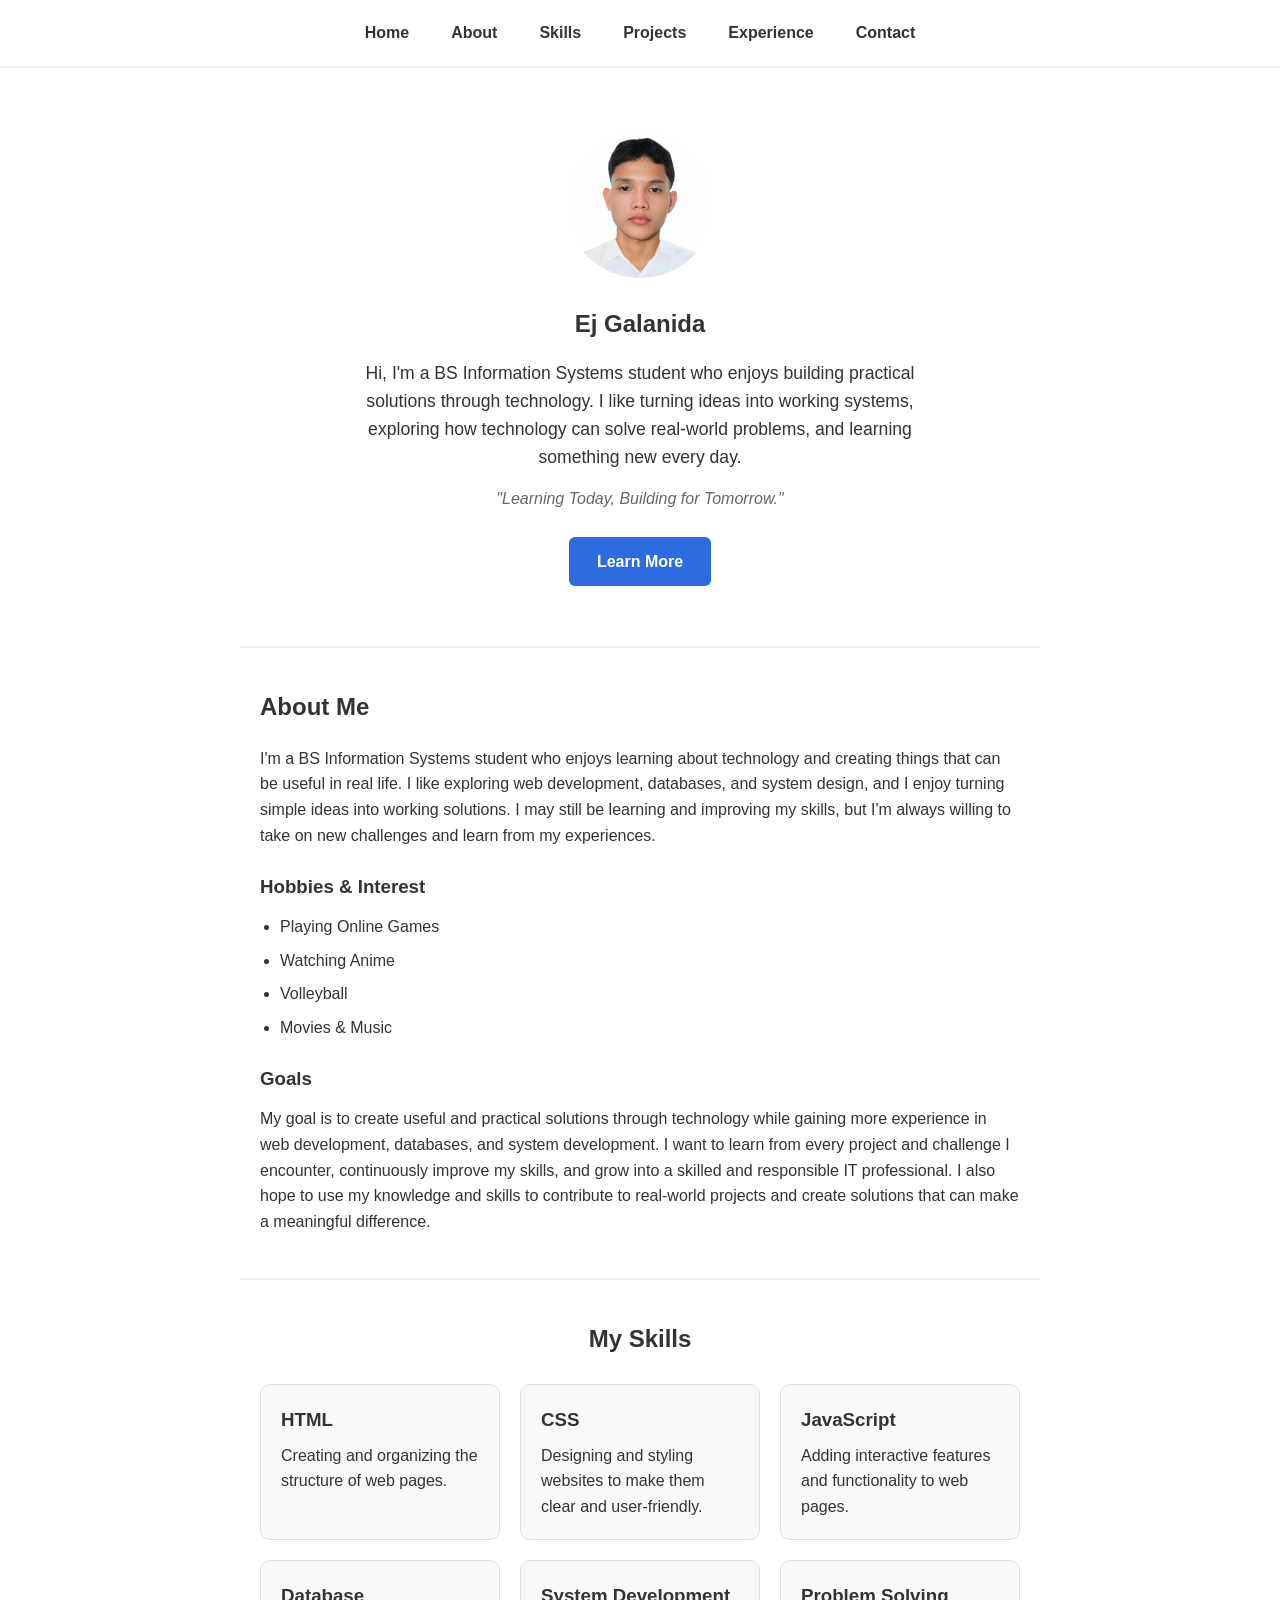
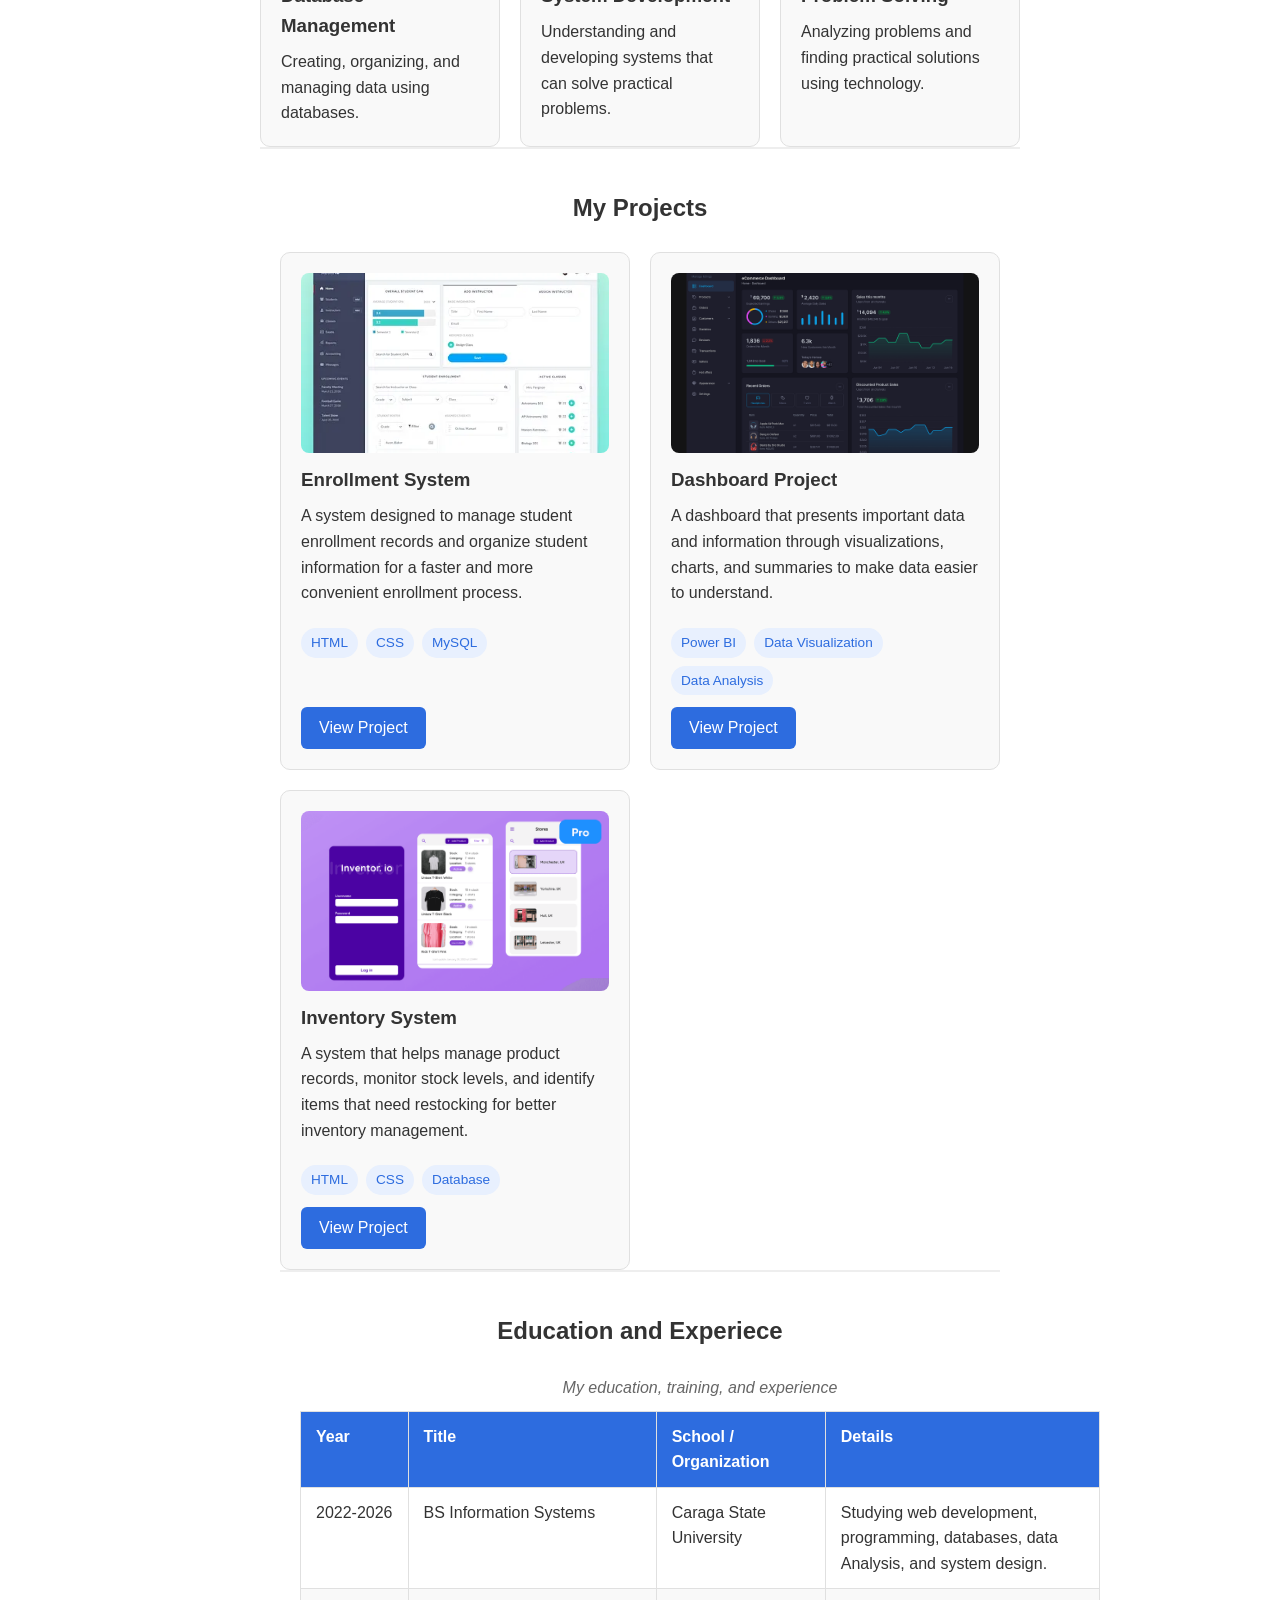
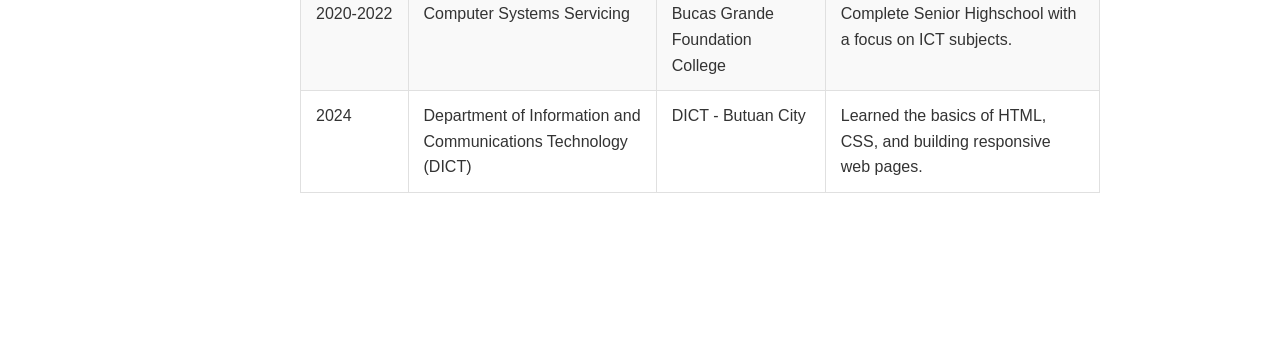
==== commit 24dea833: "Add portfolio navigation" ====
--- a/index.html
+++ b/index.html
@@ -9,6 +9,22 @@
 </head>
 
 <body>
+
+
+         <!-- Activity 6 Make a Menu for Your Website Section -->
+<nav class="navbar" aria-label="Main navigation">
+    <ul class="nav-links">
+        <li><a href="#intro">Home</a></li>
+        <li><a href="#about">About</a></li>
+        <li><a href="#skills">Skills</a></li>
+        <li><a href="#projects">Projects</a></li>
+        <li><a href="#experience">Experience</a></li>
+        <li><a href="#contact">Contact</a></li>
+    </ul>
+</nav>
+
+</section>
+
 
     <!-- Activity 1: Introduce Yourself -->
     <section id="intro" class="intro-section">
@@ -251,8 +267,5 @@
         </div>
      </section>
 
-
-
-</section>
 </body>
 </html>
--- a/style.css
+++ b/style.css
@@ -237,4 +237,43 @@
 
 .experience-table tbody tr:hover {
   background-color: #e8f0fe;
+}
+
+/* Activity 6 Navigation Section */
+/* ---------- Navigation ---------- */
+html {
+  scroll-behavior: smooth;      /* smooth scrolling when a menu link is clicked */
+  scroll-padding-top: 80px;     /* keeps headings from hiding under the sticky menu */
+}
+
+.navbar {
+  position: sticky;
+  top: 0;
+  z-index: 100;
+  background-color: #fff;
+  border-bottom: 2px solid #eee;
+}
+
+.nav-links {
+  list-style: none;
+  display: flex;
+  flex-wrap: wrap;
+  justify-content: center;
+  gap: 10px;
+  padding: 12px 20px;
+}
+
+.nav-links a {
+  display: block;
+  color: #333;
+  text-decoration: none;
+  font-weight: 600;
+  padding: 8px 16px;
+  border-radius: 6px;
+  transition: background-color 0.2s ease, color 0.2s ease;
+}
+
+.nav-links a:hover {
+  background-color: #2d6cdf;
+  color: #fff;
 }
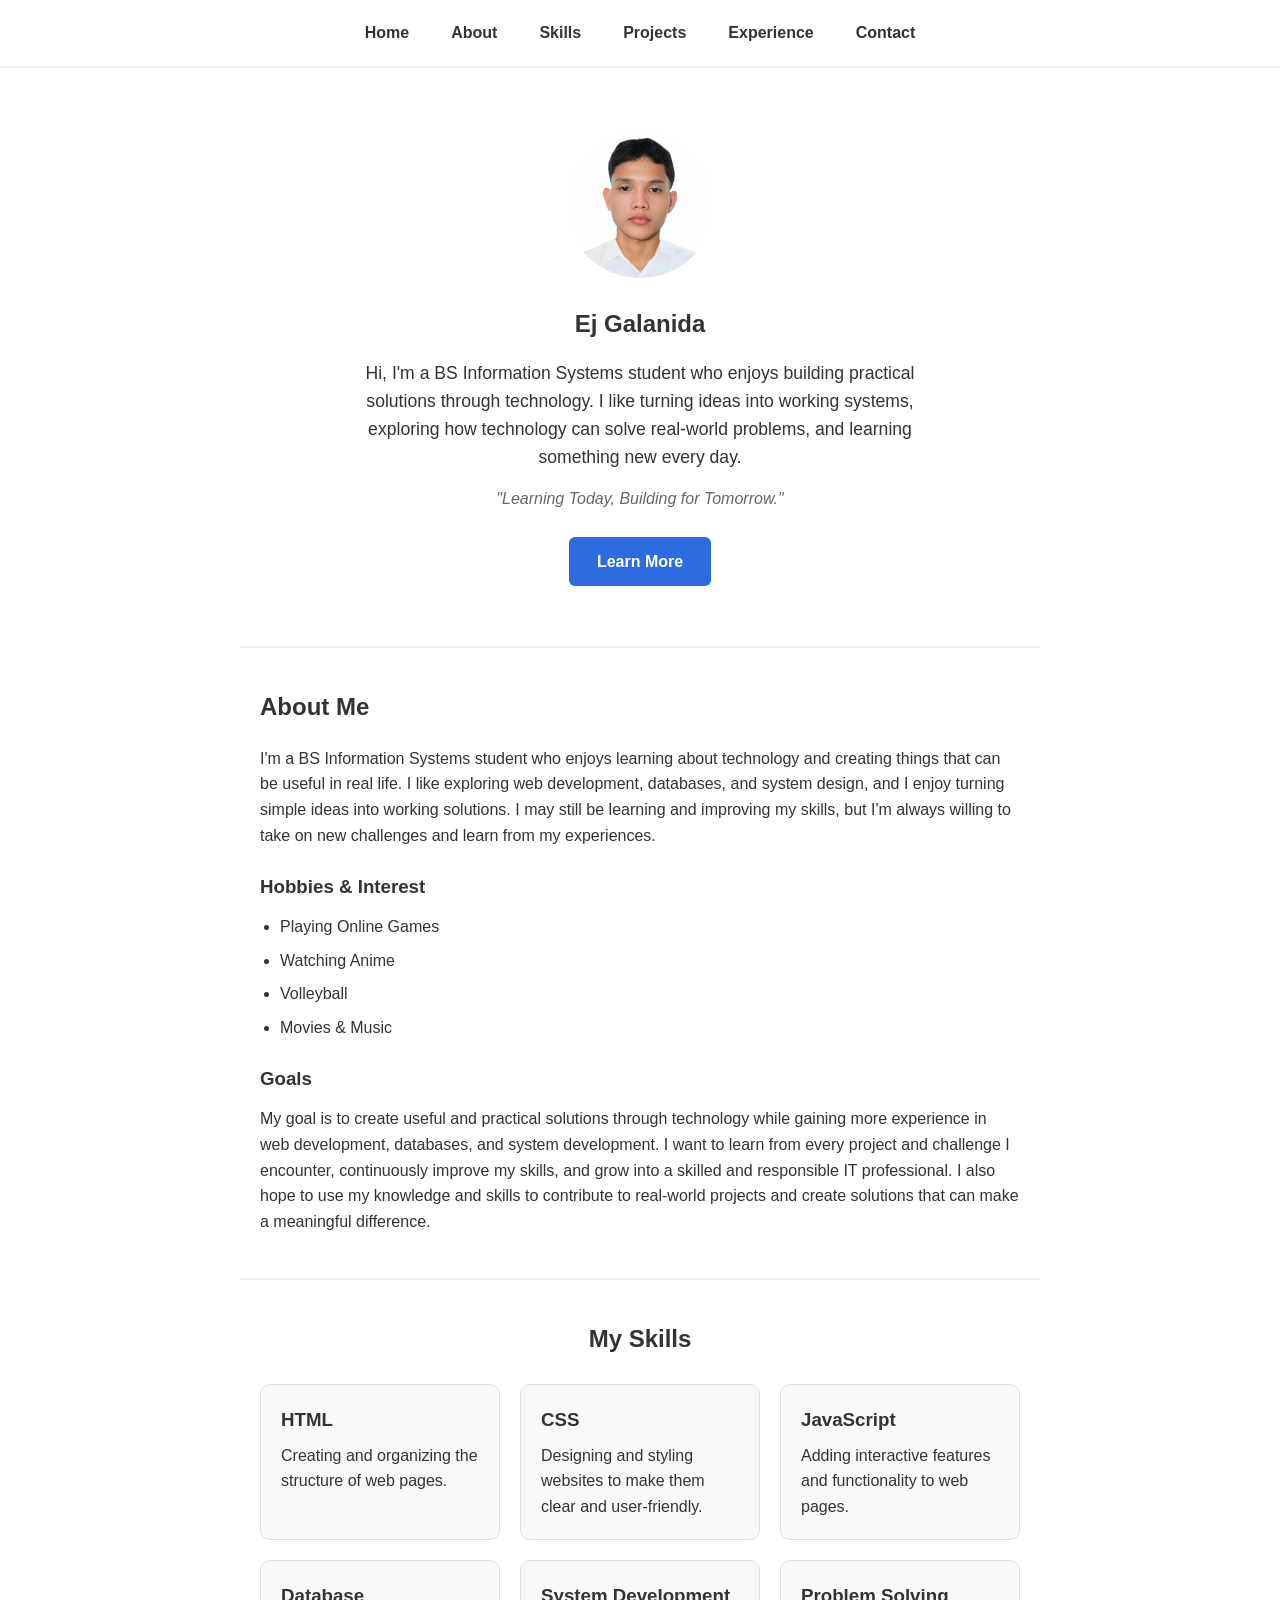
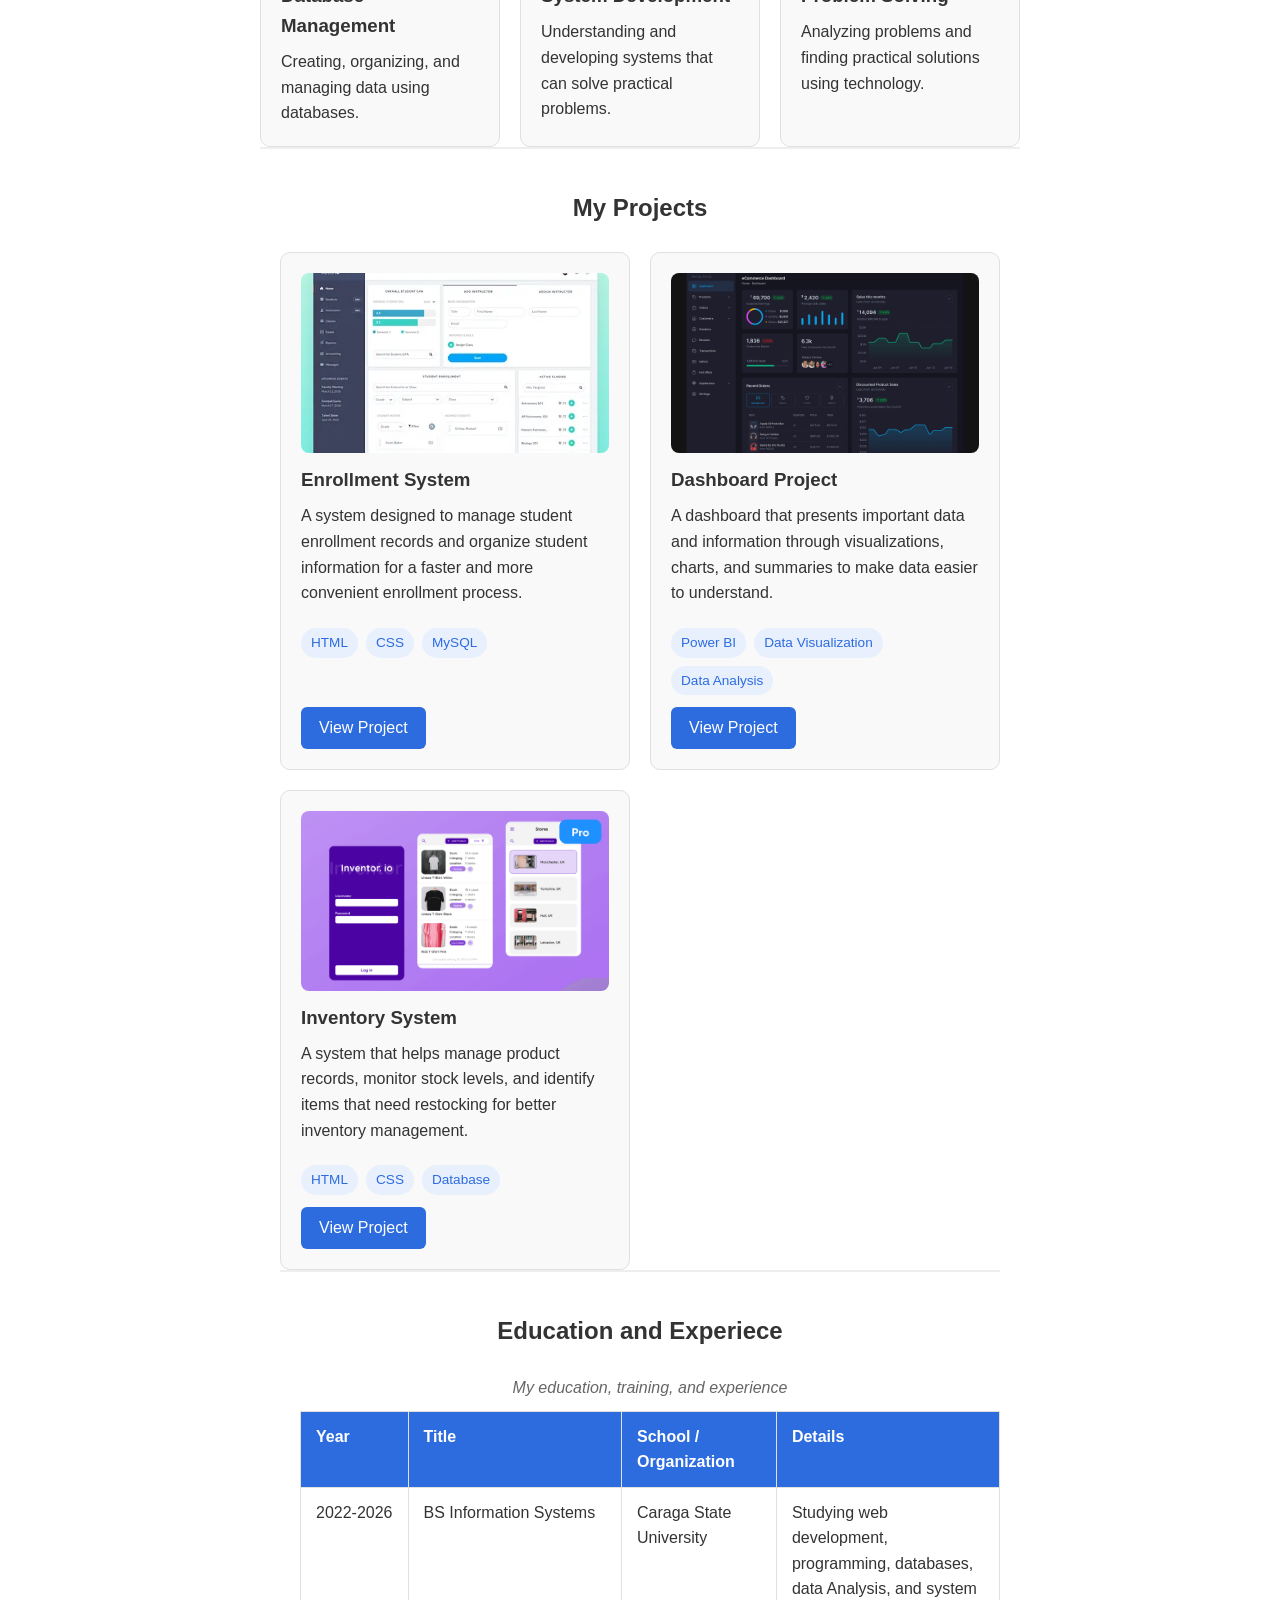
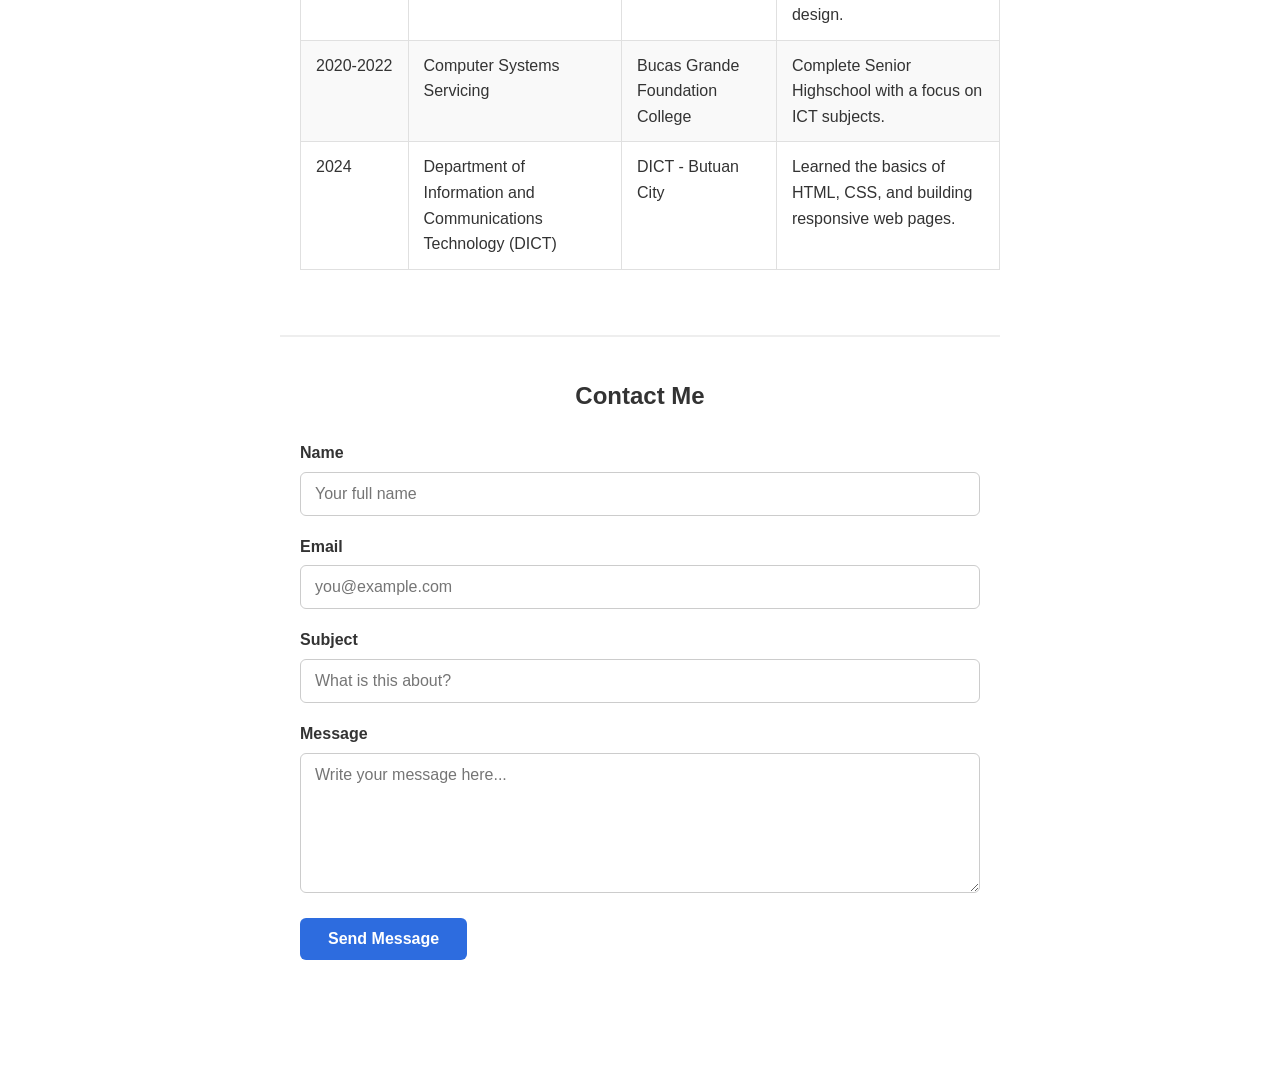
==== commit a482e5a0: "Add contact form" ====
--- a/index.html
+++ b/index.html
@@ -267,5 +267,39 @@
         </div>
      </section>
 
+     <!--Activity 7: Contact -->
+    <section id="contact" class="contact-section">
+
+        <h2>Contact Me</h2>
+
+        <form class="contact-form" action="#" method="get">
+            <div class="form-group">
+                <label for="name">Name</label>
+                <input type="text" id="name" name="name" placeholder="Your full name" required>
+            </div>
+
+            <div class="form-group">
+            <label for="email">Email</label>
+            <input type="email" id="email" name="email" placeholder="you@example.com" required>
+        </div>
+
+        <div class="form-group">
+            <label for="subject">Subject</label>
+            <input type="text" id="subject" name="subject" placeholder="What is this about?" required>
+        </div>
+
+        <div class="form-group">
+            <label for="message">Message</label>
+            <textarea id="message" name="message" rows="6" placeholder="Write your message here..." required></textarea>
+        </div>
+
+        <button type="submit" class="send-btn">Send Message</button>
+
+    </form>
+
+</section>
+        </form>
+    </section>
+
 </body>
 </html>
--- a/style.css
+++ b/style.css
@@ -77,7 +77,7 @@
   padding: 4px 0;
 }
 
-/* ---------- Skills Section ---------- */
+/* ---------- Activity 3: Skills Section ---------- */
 .skills-section {
   max-width: 800px;
   margin: 0 auto;
@@ -109,7 +109,7 @@
   margin-bottom: 8px;
 }
 
-/* ---------- Projects Section ---------- */
+/* ---------- Activty 4: Projects Section ---------- */
 .projects-section {
   max-width: 1100px;
   margin: 0 auto;
@@ -186,9 +186,9 @@
 }
 
 
-/* Education and Experience Section */
+/* Activity 5: Education and Experience Section */
 .experience-section {
-  max-width: 1000px;
+  max-width: 1100px;
   margin: 0 auto;
   padding: 40px 20px;
   border-top: 2px solid #eee;
@@ -201,7 +201,7 @@
 
 .experience-table {
   width: 100%;
-  min-width: 800px;
+  min-width: 700px;
   border-collapse: collapse;
   text-align: left;
 }
@@ -239,8 +239,7 @@
   background-color: #e8f0fe;
 }
 
-/* Activity 6 Navigation Section */
-/* ---------- Navigation ---------- */
+/* Activity 6: Navigation Section */
 html {
   scroll-behavior: smooth;      /* smooth scrolling when a menu link is clicked */
   scroll-padding-top: 80px;     /* keeps headings from hiding under the sticky menu */
@@ -276,4 +275,73 @@
 .nav-links a:hover {
   background-color: #2d6cdf;
   color: #fff;
+}
+
+/* Activity 7: Contact */
+/* ---------- Contact Section ---------- */
+.contact-section {
+  max-width: 1100px;
+  margin: 0 auto;
+  padding: 40px 20px;
+  border-top: 2px solid #eee;
+  text-align: center;
+}
+
+.contact-section h2 {
+  margin-bottom: 25px;
+}
+
+.contact-form {
+  display: flex;
+  flex-direction: column;
+  gap: 18px;
+  text-align: left;
+}
+
+.form-group label {
+  display: block;
+  margin-bottom: 6px;
+  font-weight: 600;
+}
+
+.form-group input,
+.form-group textarea {
+  width: 100%;
+  padding: 12px 14px;
+  border: 1px solid #ccc;
+  border-radius: 6px;
+  font-family: inherit;
+  font-size: 1rem;
+  transition: border-color 0.2s ease, box-shadow 0.2s ease;
+}
+
+.form-group textarea {
+  min-height: 140px;
+  resize: vertical;
+}
+
+/* Focus effect: shows which field you are typing in */
+.form-group input:focus,
+.form-group textarea:focus {
+  outline: none;
+  border-color: #2d6cdf;
+  box-shadow: 0 0 0 3px rgba(45, 108, 223, 0.2);
+}
+
+.send-btn {
+  align-self: flex-start;
+  background-color: #2d6cdf;
+  color: #fff;
+  border: none;
+  padding: 12px 28px;
+  border-radius: 6px;
+  font-size: 1rem;
+  font-weight: bold;
+  cursor: pointer;
+  transition: background-color 0.2s ease, transform 0.2s ease;
+}
+
+.send-btn:hover {
+  background-color: #1e4fa3;
+  transform: translateY(-2px);
 }
